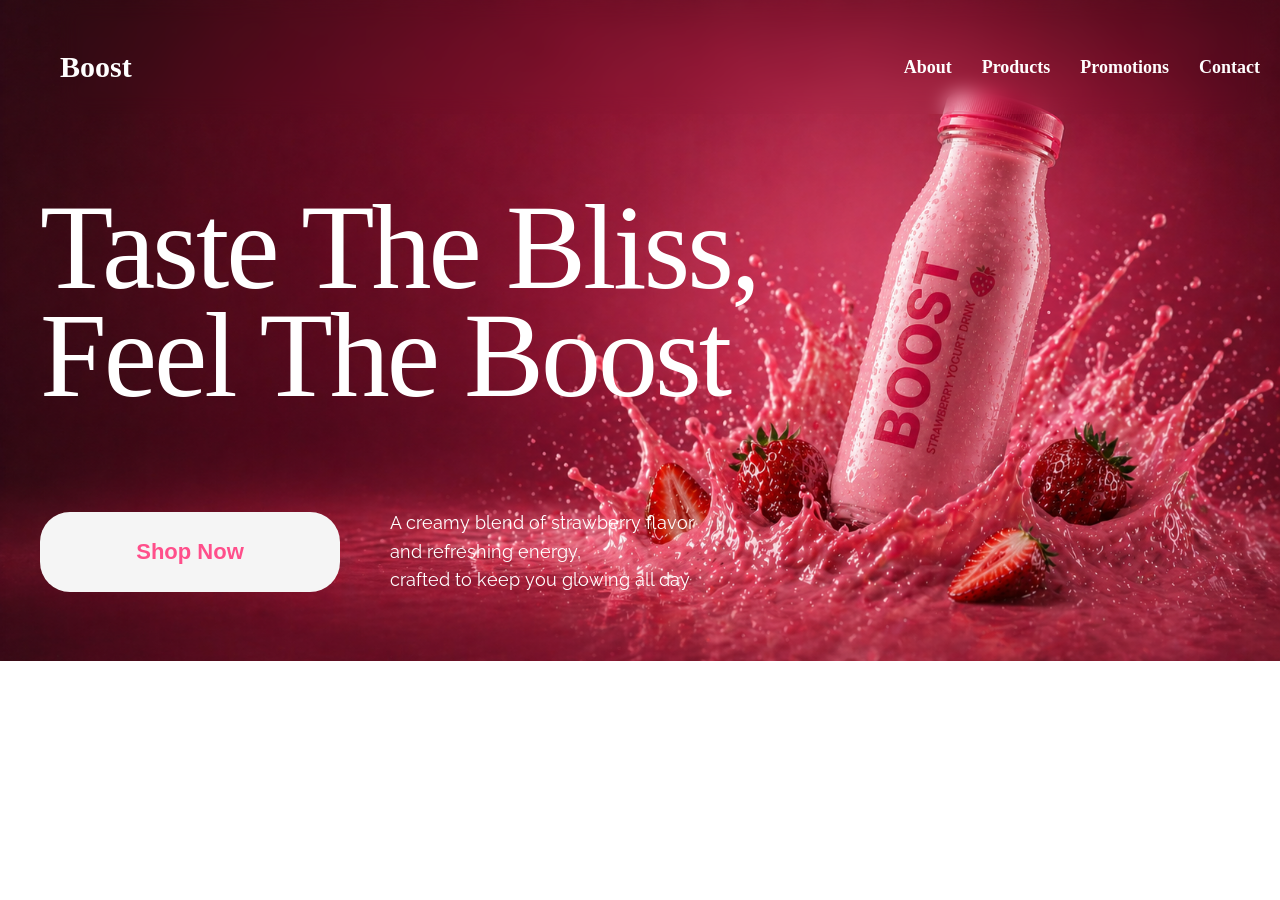
==== index.html @ b155264b "update hero sectiion" ====
<!DOCTYPE html>
<html lang="en">
<head>
    <meta charset="UTF-8">
    <meta name="viewport" content="width=device-width, initial-scale=1.0">
    <title>Document</title>
    <link rel="stylesheet" href="style.css">
    <link href="https://fonts.googleapis.com/css2?family=Raleway:wght@300;500;700&display=swap" rel="stylesheet">
</head>
<body>
    <nav class="nav">
        <p class="logo">Boost</p>

        <div class="nav-links">
                <a href="#">About</a>
                <a href="#">Products</a>
                <a href="#">Promotions</a>
                <a href="#">Contact</a>
        </div>

    </nav>

    <h1>
  Taste The Bliss, <br> Feel The Boost
</h1>
<div class="section">
  <button>Shop Now</button>
  
  <p class="description">A creamy blend of strawberry flavor and refreshing energy, <br /> crafted to keep you glowing all day<br /></p>
</div>
</body>
</html>
---- style.css ----
.nav{
    display: flex;
    justify-content: space-between;
    align-items: center;
    background-color: transparent;
    backdrop-filter: blur(10px);
    padding-top: 20px;
    max-width: 1200px;
    margin: 0 auto;
    width: 100%;
    
}
.nav-links{
    display: flex;
    gap: 30px;
}
.nav-links a{
    text-decoration: none;
    color: rgb(255, 254, 254);
    font-size: 18px;
    font-weight: bold;
}
body{
    background: url("ChatGPT Image Apr 27, 2026, 10_40_55 AM.png");
    background-size: cover;
    background-repeat: no-repeat;
    background-position: center;
   
    margin: 0;
    padding-left: 40px;
}
.logo{
    font-size: 30px;
    font-weight: bold;
    color: white;
}
h1{
    font-size: 120px;
    font-style: 'Raleway';
    font-weight: 30;
    line-height: 0.9;
    color: white;
    letter-spacing: -3px;
   
}
.verified{
    display: flex;
    align-items: center;
    gap: 8px;
    color: white;
    font-size: 18px;
}
button{
    background-color: whitesmoke;
    border: none;
    border-radius: 30px;
    height: 80px;
    width: 300px;
    color: #ff4f8b;
    font-size: 22px;
    font-weight: bold;
    cursor: pointer;
    transition: 0.3s ease;
}
button:hover{
    background-color: #ff4f8b;
    color: white;
    transform: scale(1.05);
}
.description{
    display: inline-block;
    max-width: 320px;
    color: white;
    font-size: 18px;
    line-height: 1.6;
    font-family: 'Raleway', sans-serif;
    padding-left:50px;
}
.section{
    display: flex;
    align-items: center;
}


@media (max-width: 850px) {
    body {
        padding: 0 20px 50px 20px;
    }
    
    .nav {
        padding: 12px 18px;
        margin-top: 14px;
        border-radius: 50px;
    }
    
    .logo {
        font-size: 24px;
    }
    
    .nav-links {
        gap: 18px;
    }
    
    .nav-links a {
        font-size: 0.9rem;
    }
    
    h1 {
        font-size: 70px;
        margin: 5vh 0 20px 0;
    }
    
    .section {
        gap: 24px;
        flex-direction: column;
        align-items: flex-start;
    }
    
    button {
        height: 60px;
        min-width: 200px;
        font-size: 1.2rem;
    }
    
    .description {
        max-width: 100%;
        padding-left: 0;
    }
}

/* Mobile phones */
@media (max-width: 580px) {
    body {
        padding: 0 16px 40px 16px;
    }
    
    .nav {
        flex-direction: column;
        gap: 12px;
        text-align: center;
        padding: 14px 16px;
    }
    
    .logo {
        font-size: 28px;
    }
    
    .nav-links {
        justify-content: center;
        gap: 20px;
    }
    
    .nav-links a {
        font-size: 0.85rem;
        padding: 6px 12px;
        background: rgba(255,255,255,0.1);
        border-radius: 40px;
    }
    
    h1 {
        font-size: 52px;
        text-align: left;
        margin-top: 30px;
    }
    
    .section {
        gap: 18px;
    }
    
    button {
        width: 100%;
        height: 54px;
        font-size: 1.1rem;
    }
    
    .description {
        padding-left: 0;
        font-size: 0.9rem;
        width: 100%;
    }
}

/* Small phones (under 400px) */
@media (max-width: 400px) {
    h1 {
        font-size: 42px;
    }
    
    button {
        font-size: 1rem;
        height: 50px;
    }
}
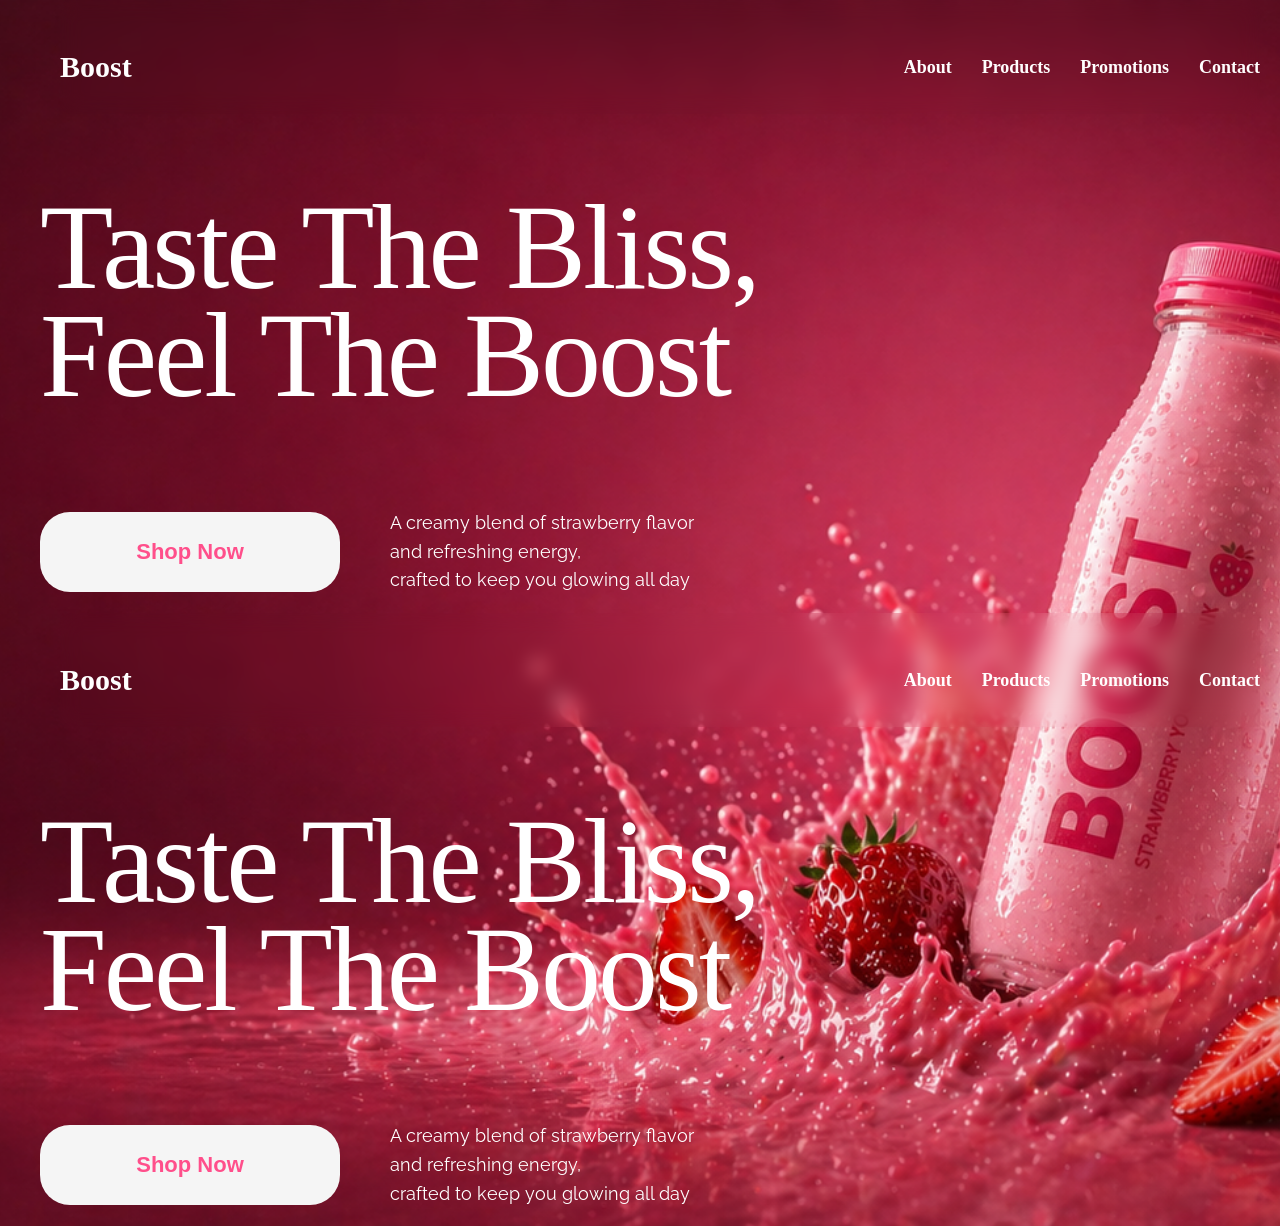
==== commit c325aa08: "Merge branch 'main' into master" ====
--- a/index.html
+++ b/index.html
@@ -1,3 +1,4 @@
+
 <!DOCTYPE html>
 <html lang="en">
 <head>
@@ -29,4 +30,36 @@
   <p class="description">A creamy blend of strawberry flavor and refreshing energy, <br /> crafted to keep you glowing all day<br /></p>
 </div>
 </body>
+<!DOCTYPE html>
+<html lang="en">
+<head>
+    <meta charset="UTF-8">
+    <meta name="viewport" content="width=device-width, initial-scale=1.0">
+    <title>Document</title>
+    <link rel="stylesheet" href="style.css">
+    <link href="https://fonts.googleapis.com/css2?family=Raleway:wght@300;500;700&display=swap" rel="stylesheet">
+</head>
+<body>
+    <nav class="nav">
+        <p class="logo">Boost</p>
+
+        <div class="nav-links">
+                <a href="#">About</a>
+                <a href="#">Products</a>
+                <a href="#">Promotions</a>
+                <a href="#">Contact</a>
+        </div>
+
+    </nav>
+
+    <h1>
+  Taste The Bliss, <br> Feel The Boost
+</h1>
+<div class="section">
+  <button>Shop Now</button>
+  
+  <p class="description">A creamy blend of strawberry flavor and refreshing energy, <br /> crafted to keep you glowing all day<br /></p>
+</div>
+</body>
+
 </html>
--- a/style.css
+++ b/style.css
@@ -1,3 +1,4 @@
+
 
 .nav{
     display: flex;
@@ -191,4 +192,199 @@
         font-size: 1rem;
         height: 50px;
     }
+
+
+.nav{
+    display: flex;
+    justify-content: space-between;
+    align-items: center;
+    background-color: transparent;
+    backdrop-filter: blur(10px);
+    padding-top: 20px;
+    max-width: 1200px;
+    margin: 0 auto;
+    width: 100%;
+    
+}
+.nav-links{
+    display: flex;
+    gap: 30px;
+}
+.nav-links a{
+    text-decoration: none;
+    color: rgb(255, 254, 254);
+    font-size: 18px;
+    font-weight: bold;
+}
+body{
+    background: url("ChatGPT Image Apr 27, 2026, 10_40_55 AM.png");
+    background-size: cover;
+    background-repeat: no-repeat;
+    background-position: center;
+   
+    margin: 0;
+    padding-left: 40px;
+}
+.logo{
+    font-size: 30px;
+    font-weight: bold;
+    color: white;
+}
+h1{
+    font-size: 120px;
+    font-style: 'Raleway';
+    font-weight: 30;
+    line-height: 0.9;
+    color: white;
+    letter-spacing: -3px;
+   
+}
+.verified{
+    display: flex;
+    align-items: center;
+    gap: 8px;
+    color: white;
+    font-size: 18px;
+}
+button{
+    background-color: whitesmoke;
+    border: none;
+    border-radius: 30px;
+    height: 80px;
+    width: 300px;
+    color: #ff4f8b;
+    font-size: 22px;
+    font-weight: bold;
+    cursor: pointer;
+    transition: 0.3s ease;
+}
+button:hover{
+    background-color: #ff4f8b;
+    color: white;
+    transform: scale(1.05);
+}
+.description{
+    display: inline-block;
+    max-width: 320px;
+    color: white;
+    font-size: 18px;
+    line-height: 1.6;
+    font-family: 'Raleway', sans-serif;
+    padding-left:50px;
+}
+.section{
+    display: flex;
+    align-items: center;
+}
+
+
+@media (max-width: 850px) {
+    body {
+        padding: 0 20px 50px 20px;
+    }
+    
+    .nav {
+        padding: 12px 18px;
+        margin-top: 14px;
+        border-radius: 50px;
+    }
+    
+    .logo {
+        font-size: 24px;
+    }
+    
+    .nav-links {
+        gap: 18px;
+    }
+    
+    .nav-links a {
+        font-size: 0.9rem;
+    }
+    
+    h1 {
+        font-size: 70px;
+        margin: 5vh 0 20px 0;
+    }
+    
+    .section {
+        gap: 24px;
+        flex-direction: column;
+        align-items: flex-start;
+    }
+    
+    button {
+        height: 60px;
+        min-width: 200px;
+        font-size: 1.2rem;
+    }
+    
+    .description {
+        max-width: 100%;
+        padding-left: 0;
+    }
+}
+
+/* Mobile phones */
+@media (max-width: 580px) {
+    body {
+        padding: 0 16px 40px 16px;
+    }
+    
+    .nav {
+        flex-direction: column;
+        gap: 12px;
+        text-align: center;
+        padding: 14px 16px;
+    }
+    
+    .logo {
+        font-size: 28px;
+    }
+    
+    .nav-links {
+        justify-content: center;
+        gap: 20px;
+    }
+    
+    .nav-links a {
+        font-size: 0.85rem;
+        padding: 6px 12px;
+        background: rgba(255,255,255,0.1);
+        border-radius: 40px;
+    }
+    
+    h1 {
+        font-size: 52px;
+        text-align: left;
+        margin-top: 30px;
+    }
+    
+    .section {
+        gap: 18px;
+    }
+    
+    button {
+        width: 100%;
+        height: 54px;
+        font-size: 1.1rem;
+    }
+    
+    .description {
+        padding-left: 0;
+        font-size: 0.9rem;
+        width: 100%;
+    }
+}
+
+/* Small phones (under 400px) */
+@media (max-width: 400px) {
+    h1 {
+        font-size: 42px;
+    }
+    
+    button {
+        font-size: 1rem;
+        height: 50px;
+    }
+
 }
--- a/style.css
+++ b/style.css
@@ -1,3 +1,4 @@
+
 
 .nav{
     display: flex;
@@ -191,4 +192,199 @@
         font-size: 1rem;
         height: 50px;
     }
+
+
+.nav{
+    display: flex;
+    justify-content: space-between;
+    align-items: center;
+    background-color: transparent;
+    backdrop-filter: blur(10px);
+    padding-top: 20px;
+    max-width: 1200px;
+    margin: 0 auto;
+    width: 100%;
+    
+}
+.nav-links{
+    display: flex;
+    gap: 30px;
+}
+.nav-links a{
+    text-decoration: none;
+    color: rgb(255, 254, 254);
+    font-size: 18px;
+    font-weight: bold;
+}
+body{
+    background: url("ChatGPT Image Apr 27, 2026, 10_40_55 AM.png");
+    background-size: cover;
+    background-repeat: no-repeat;
+    background-position: center;
+   
+    margin: 0;
+    padding-left: 40px;
+}
+.logo{
+    font-size: 30px;
+    font-weight: bold;
+    color: white;
+}
+h1{
+    font-size: 120px;
+    font-style: 'Raleway';
+    font-weight: 30;
+    line-height: 0.9;
+    color: white;
+    letter-spacing: -3px;
+   
+}
+.verified{
+    display: flex;
+    align-items: center;
+    gap: 8px;
+    color: white;
+    font-size: 18px;
+}
+button{
+    background-color: whitesmoke;
+    border: none;
+    border-radius: 30px;
+    height: 80px;
+    width: 300px;
+    color: #ff4f8b;
+    font-size: 22px;
+    font-weight: bold;
+    cursor: pointer;
+    transition: 0.3s ease;
+}
+button:hover{
+    background-color: #ff4f8b;
+    color: white;
+    transform: scale(1.05);
+}
+.description{
+    display: inline-block;
+    max-width: 320px;
+    color: white;
+    font-size: 18px;
+    line-height: 1.6;
+    font-family: 'Raleway', sans-serif;
+    padding-left:50px;
+}
+.section{
+    display: flex;
+    align-items: center;
+}
+
+
+@media (max-width: 850px) {
+    body {
+        padding: 0 20px 50px 20px;
+    }
+    
+    .nav {
+        padding: 12px 18px;
+        margin-top: 14px;
+        border-radius: 50px;
+    }
+    
+    .logo {
+        font-size: 24px;
+    }
+    
+    .nav-links {
+        gap: 18px;
+    }
+    
+    .nav-links a {
+        font-size: 0.9rem;
+    }
+    
+    h1 {
+        font-size: 70px;
+        margin: 5vh 0 20px 0;
+    }
+    
+    .section {
+        gap: 24px;
+        flex-direction: column;
+        align-items: flex-start;
+    }
+    
+    button {
+        height: 60px;
+        min-width: 200px;
+        font-size: 1.2rem;
+    }
+    
+    .description {
+        max-width: 100%;
+        padding-left: 0;
+    }
+}
+
+/* Mobile phones */
+@media (max-width: 580px) {
+    body {
+        padding: 0 16px 40px 16px;
+    }
+    
+    .nav {
+        flex-direction: column;
+        gap: 12px;
+        text-align: center;
+        padding: 14px 16px;
+    }
+    
+    .logo {
+        font-size: 28px;
+    }
+    
+    .nav-links {
+        justify-content: center;
+        gap: 20px;
+    }
+    
+    .nav-links a {
+        font-size: 0.85rem;
+        padding: 6px 12px;
+        background: rgba(255,255,255,0.1);
+        border-radius: 40px;
+    }
+    
+    h1 {
+        font-size: 52px;
+        text-align: left;
+        margin-top: 30px;
+    }
+    
+    .section {
+        gap: 18px;
+    }
+    
+    button {
+        width: 100%;
+        height: 54px;
+        font-size: 1.1rem;
+    }
+    
+    .description {
+        padding-left: 0;
+        font-size: 0.9rem;
+        width: 100%;
+    }
+}
+
+/* Small phones (under 400px) */
+@media (max-width: 400px) {
+    h1 {
+        font-size: 42px;
+    }
+    
+    button {
+        font-size: 1rem;
+        height: 50px;
+    }
+
 }
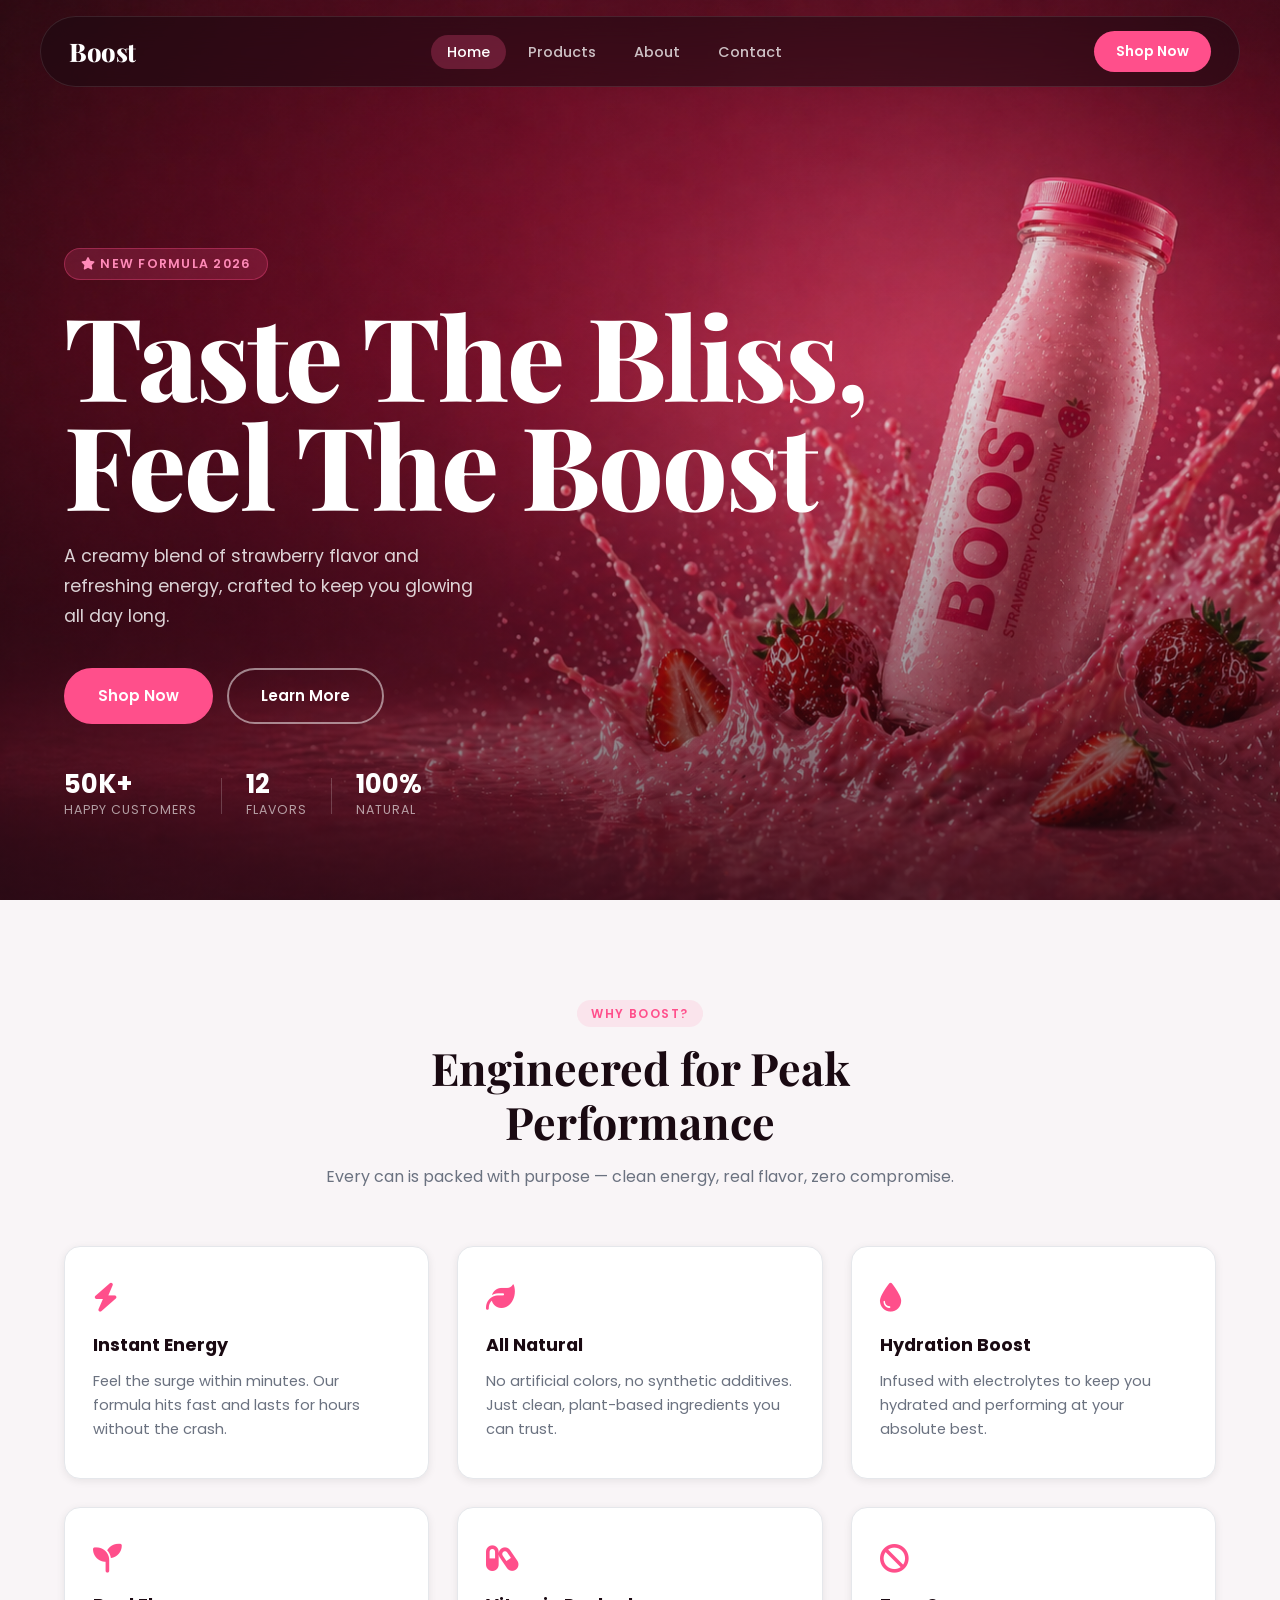
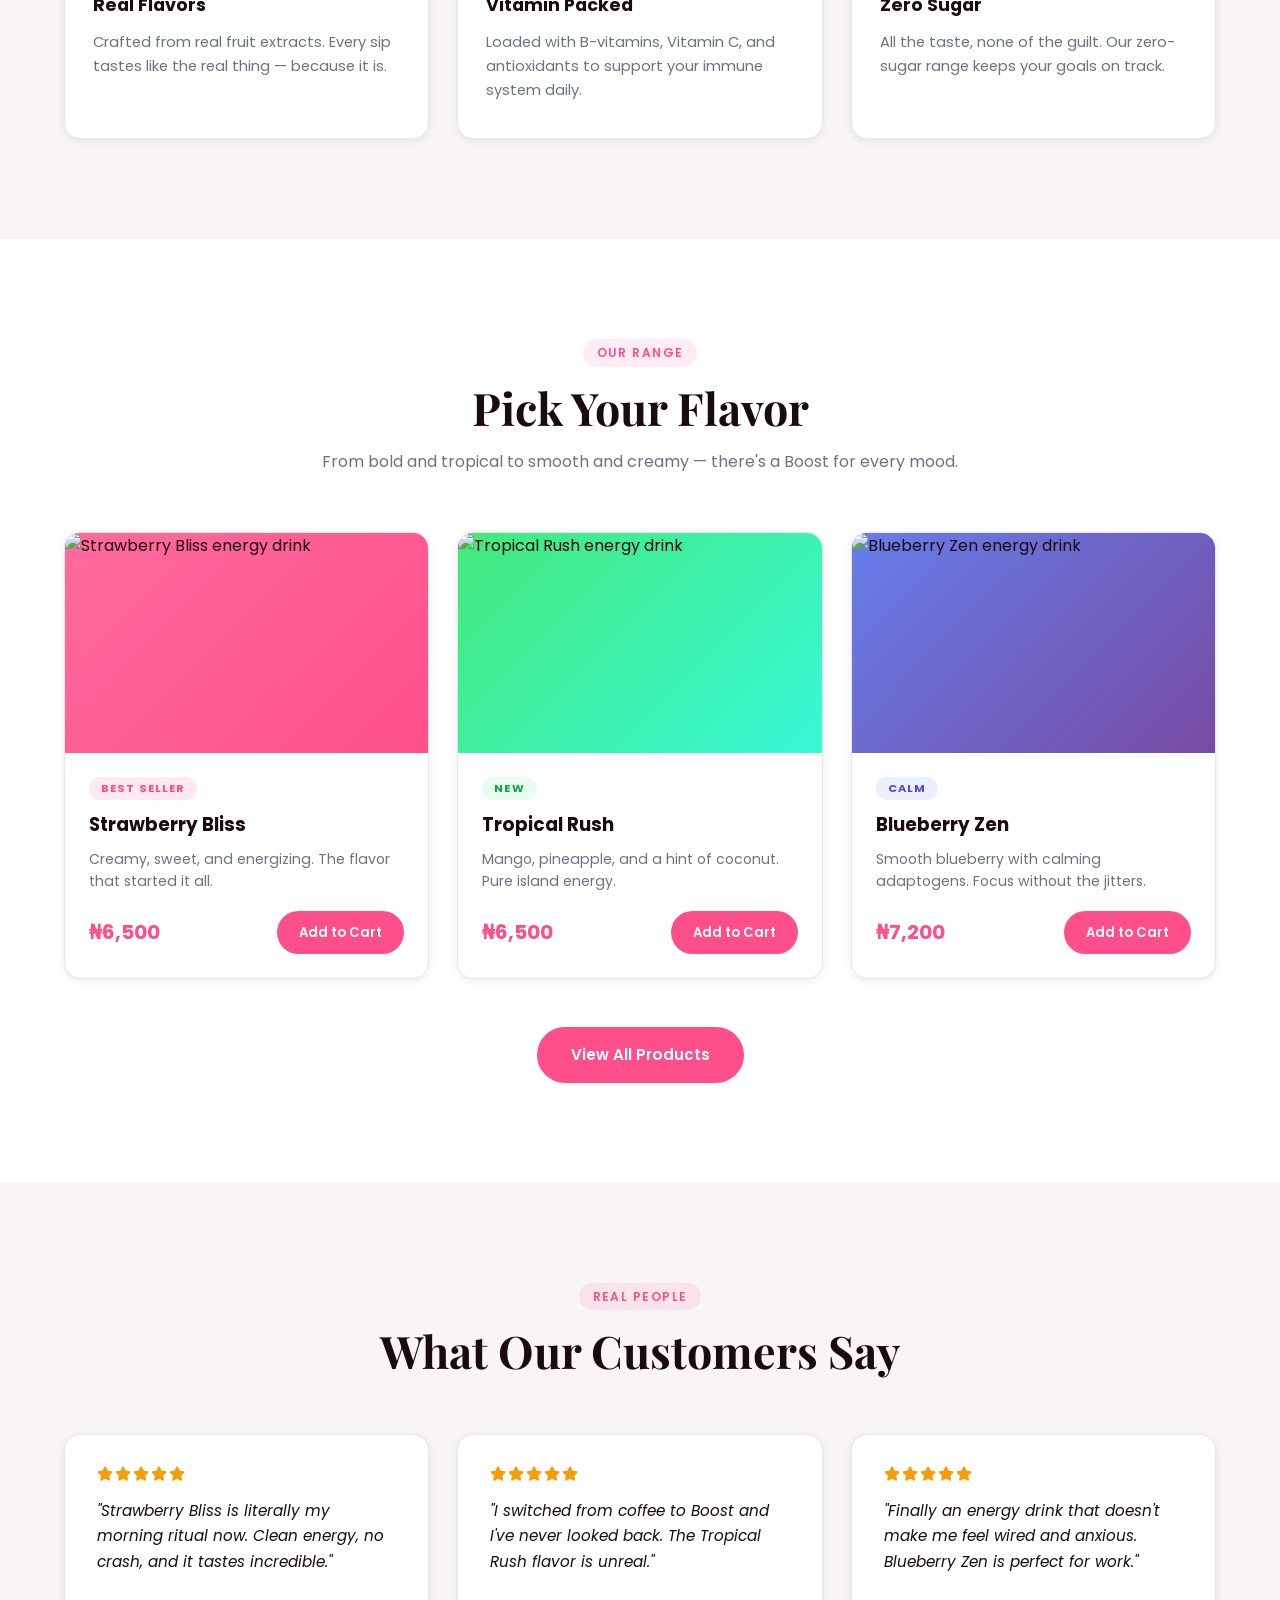
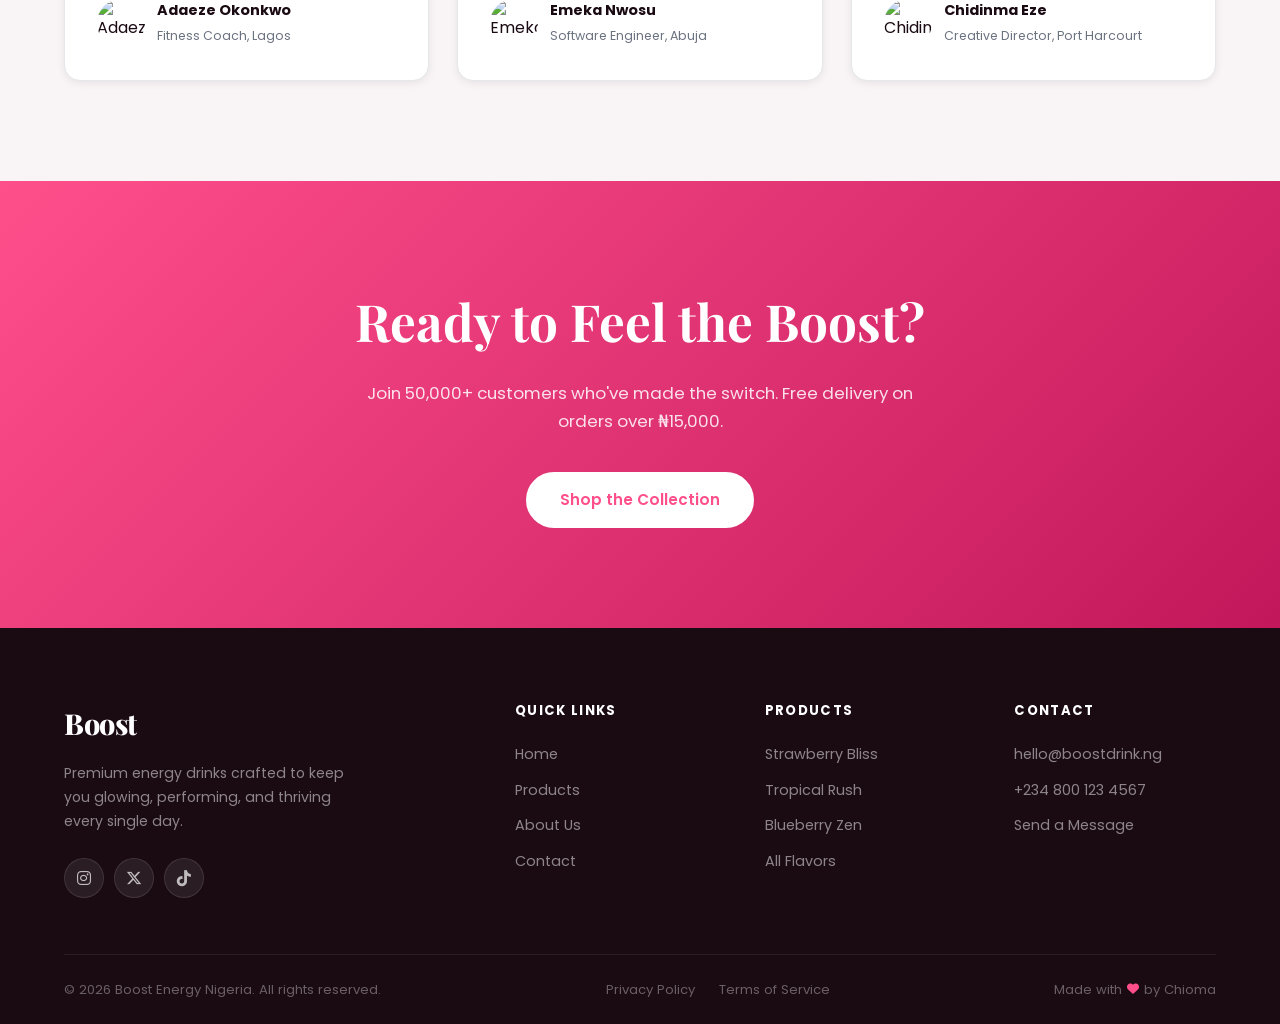
==== commit e98a612e: "feat: full site redesign — 4 pages, Font Awesome icons, Nigerian names/currency, responsive layout, " ====
--- a/index.html
+++ b/index.html
@@ -1,65 +1,460 @@
-
 <!DOCTYPE html>
+<!-- Sets the document type to HTML5 -->
 <html lang="en">
+<!-- lang="en" tells browsers and screen readers this page is in English -->
 <head>
-    <meta charset="UTF-8">
-    <meta name="viewport" content="width=device-width, initial-scale=1.0">
-    <title>Document</title>
-    <link rel="stylesheet" href="style.css">
-    <link href="https://fonts.googleapis.com/css2?family=Raleway:wght@300;500;700&display=swap" rel="stylesheet">
+  <!-- Head contains metadata — not visible on the page -->
+  <meta charset="UTF-8" />
+  <!-- UTF-8 supports all characters including special symbols -->
+  <meta name="viewport" content="width=device-width, initial-scale=1.0" />
+  <!-- Makes the page scale correctly on all screen sizes -->
+  <meta name="description" content="Boost – Premium energy drinks crafted to keep you glowing all day." />
+  <!-- SEO description shown in search engine results -->
+  <title>Boost – Taste The Bliss, Feel The Boost</title>
+  <!-- Browser tab title -->
+  <link rel="stylesheet" href="style.css" />
+  <!-- Links the external CSS stylesheet -->
+  <link rel="stylesheet" href="https://cdnjs.cloudflare.com/ajax/libs/font-awesome/6.5.0/css/all.min.css" />
+  <!-- Font Awesome icon library for all icons -->
+  <link href="https://fonts.googleapis.com/css2?family=Poppins:wght@300;400;500;600;700;800&family=Playfair+Display:wght@700;800&display=swap" rel="stylesheet" />
+  <!-- Google Fonts: Poppins for body text, Playfair Display for headings -->
 </head>
 <body>
-    <nav class="nav">
-        <p class="logo">Boost</p>
-
-        <div class="nav-links">
-                <a href="#">About</a>
-                <a href="#">Products</a>
-                <a href="#">Promotions</a>
-                <a href="#">Contact</a>
-        </div>
-
+
+  <!-- =============================================
+       HEADER / NAVIGATION
+       Fixed at the top of the page on all screens
+  ============================================== -->
+  <header class="header">
+    <!-- header wraps the nav and stays fixed via CSS -->
+    <nav class="nav" aria-label="Main navigation">
+      <!-- aria-label helps screen readers identify this as the main nav -->
+
+      <!-- Brand logo — links back to homepage -->
+      <a href="index.html" class="logo" aria-label="Boost home">Boost</a>
+
+      <!-- Navigation links list -->
+      <ul class="nav-links" role="list">
+        <!-- role="list" restores list semantics removed by CSS list-style:none -->
+        <li><a href="index.html" class="nav-link active">Home</a></li>
+        <!-- active class highlights the current page link -->
+        <li><a href="products.html" class="nav-link">Products</a></li>
+        <li><a href="about.html" class="nav-link">About</a></li>
+        <li><a href="contact.html" class="nav-link">Contact</a></li>
+      </ul>
+
+      <!-- Call-to-action button in the nav -->
+      <a href="products.html" class="nav-cta">Shop Now</a>
     </nav>
-
-    <h1>
-  Taste The Bliss, <br> Feel The Boost
-</h1>
-<div class="section">
-  <button>Shop Now</button>
-  
-  <p class="description">A creamy blend of strawberry flavor and refreshing energy, <br /> crafted to keep you glowing all day<br /></p>
-</div>
+  </header>
+
+  <!-- main wraps all page content below the header -->
+  <main>
+
+    <!-- =============================================
+         HERO SECTION
+         Full-screen background image with headline
+    ============================================== -->
+    <section class="hero" aria-label="Hero">
+      <!-- aria-label names this section for screen readers -->
+      <div class="hero-content">
+        <!-- hero-content is positioned over the background image -->
+
+        <!-- Small badge above the headline -->
+        <span class="hero-badge">
+          <i class="fa-solid fa-star" aria-hidden="true"></i> New Formula 2026
+          <!-- fa-star is a Font Awesome icon; aria-hidden hides it from screen readers -->
+        </span>
+
+        <!-- Main headline -->
+        <h1 class="hero-title">Taste The Bliss,<br />Feel The Boost</h1>
+        <!-- br forces a line break inside the heading -->
+
+        <!-- Supporting description text -->
+        <p class="hero-desc">A creamy blend of strawberry flavor and refreshing energy, crafted to keep you glowing all day long.</p>
+
+        <!-- CTA buttons row -->
+        <div class="hero-actions">
+          <a href="products.html" class="btn btn-primary">Shop Now</a>
+          <!-- btn-primary is the solid pink button style -->
+          <a href="about.html" class="btn btn-ghost">Learn More</a>
+          <!-- btn-ghost is the transparent outlined button style -->
+        </div>
+
+        <!-- Stats row showing social proof numbers -->
+        <div class="hero-stats">
+          <div class="stat">
+            <span class="stat-num">50K+</span>
+            <!-- Large bold number -->
+            <span class="stat-label">Happy Customers</span>
+            <!-- Small label below the number -->
+          </div>
+          <div class="stat-divider"></div>
+          <!-- Thin vertical line between stats -->
+          <div class="stat">
+            <span class="stat-num">12</span>
+            <span class="stat-label">Flavors</span>
+          </div>
+          <div class="stat-divider"></div>
+          <div class="stat">
+            <span class="stat-num">100%</span>
+            <span class="stat-label">Natural</span>
+          </div>
+        </div>
+      </div>
+    </section>
+
+    <!-- =============================================
+         FEATURES SECTION
+         Six cards explaining product benefits
+    ============================================== -->
+    <section class="features" aria-label="Features">
+      <div class="container">
+        <!-- container limits max-width and centers content -->
+
+        <!-- Section heading block -->
+        <div class="section-header">
+          <span class="section-tag">Why Boost?</span>
+          <!-- Small pill label above the title -->
+          <h2 class="section-title">Engineered for Peak Performance</h2>
+          <p class="section-sub">Every can is packed with purpose — clean energy, real flavor, zero compromise.</p>
+        </div>
+
+        <!-- 3-column grid of feature cards -->
+        <div class="features-grid">
+
+          <!-- Feature card 1 -->
+          <div class="feature-card">
+            <div class="feature-icon">
+              <i class="fa-solid fa-bolt" aria-hidden="true"></i>
+              <!-- Lightning bolt icon for energy -->
+            </div>
+            <h3>Instant Energy</h3>
+            <p>Feel the surge within minutes. Our formula hits fast and lasts for hours without the crash.</p>
+          </div>
+
+          <!-- Feature card 2 -->
+          <div class="feature-card">
+            <div class="feature-icon">
+              <i class="fa-solid fa-leaf" aria-hidden="true"></i>
+              <!-- Leaf icon for natural ingredients -->
+            </div>
+            <h3>All Natural</h3>
+            <p>No artificial colors, no synthetic additives. Just clean, plant-based ingredients you can trust.</p>
+          </div>
+
+          <!-- Feature card 3 -->
+          <div class="feature-card">
+            <div class="feature-icon">
+              <i class="fa-solid fa-droplet" aria-hidden="true"></i>
+              <!-- Water droplet icon for hydration -->
+            </div>
+            <h3>Hydration Boost</h3>
+            <p>Infused with electrolytes to keep you hydrated and performing at your absolute best.</p>
+          </div>
+
+          <!-- Feature card 4 -->
+          <div class="feature-card">
+            <div class="feature-icon">
+              <i class="fa-solid fa-seedling" aria-hidden="true"></i>
+              <!-- Seedling icon for real fruit flavors -->
+            </div>
+            <h3>Real Flavors</h3>
+            <p>Crafted from real fruit extracts. Every sip tastes like the real thing — because it is.</p>
+          </div>
+
+          <!-- Feature card 5 -->
+          <div class="feature-card">
+            <div class="feature-icon">
+              <i class="fa-solid fa-capsules" aria-hidden="true"></i>
+              <!-- Capsules icon for vitamins -->
+            </div>
+            <h3>Vitamin Packed</h3>
+            <p>Loaded with B-vitamins, Vitamin C, and antioxidants to support your immune system daily.</p>
+          </div>
+
+          <!-- Feature card 6 -->
+          <div class="feature-card">
+            <div class="feature-icon">
+              <i class="fa-solid fa-ban" aria-hidden="true"></i>
+              <!-- Ban icon for zero sugar -->
+            </div>
+            <h3>Zero Sugar</h3>
+            <p>All the taste, none of the guilt. Our zero-sugar range keeps your goals on track.</p>
+          </div>
+
+        </div>
+      </div>
+    </section>
+
+    <!-- =============================================
+         PRODUCTS PREVIEW SECTION
+         Three featured product cards on the homepage
+    ============================================== -->
+    <section class="products-preview" aria-label="Featured products">
+      <div class="container">
+
+        <div class="section-header">
+          <span class="section-tag">Our Range</span>
+          <h2 class="section-title">Pick Your Flavor</h2>
+          <p class="section-sub">From bold and tropical to smooth and creamy — there's a Boost for every mood.</p>
+        </div>
+
+        <!-- Grid of 3 product cards -->
+        <div class="products-grid">
+
+          <!-- Product card: Strawberry Bliss -->
+          <article class="product-card">
+            <!-- article is used because each card is a self-contained piece of content -->
+            <div class="product-img-wrap" style="background: linear-gradient(135deg, #ff6b9d, #ff4f8b);">
+              <!-- Inline gradient background shows even if image fails to load -->
+              <img src="https://images.unsplash.com/photo-1622483767028-3f66f32aef97?w=400&q=80" alt="Strawberry Bliss energy drink" class="product-img" loading="lazy" />
+              <!-- loading="lazy" defers image load until it's near the viewport -->
+            </div>
+            <div class="product-info">
+              <span class="product-tag">Best Seller</span>
+              <!-- Colored pill badge -->
+              <h3 class="product-name">Strawberry Bliss</h3>
+              <p class="product-desc">Creamy, sweet, and energizing. The flavor that started it all.</p>
+              <div class="product-footer">
+                <!-- Price and button sit side by side -->
+                <span class="product-price">&#8358;6,500</span>
+                <!-- &#8358; is the HTML entity for the Naira sign ₦ -->
+                <a href="products.html" class="btn btn-small">Add to Cart</a>
+              </div>
+            </div>
+          </article>
+
+          <!-- Product card: Tropical Rush -->
+          <article class="product-card">
+            <div class="product-img-wrap" style="background: linear-gradient(135deg, #43e97b, #38f9d7);">
+              <img src="https://images.unsplash.com/photo-1558618666-fcd25c85cd64?w=400&q=80" alt="Tropical Rush energy drink" class="product-img" loading="lazy" />
+            </div>
+            <div class="product-info">
+              <span class="product-tag product-tag--new">New</span>
+              <!-- product-tag--new applies a green color variant -->
+              <h3 class="product-name">Tropical Rush</h3>
+              <p class="product-desc">Mango, pineapple, and a hint of coconut. Pure island energy.</p>
+              <div class="product-footer">
+                <span class="product-price">&#8358;6,500</span>
+                <a href="products.html" class="btn btn-small">Add to Cart</a>
+              </div>
+            </div>
+          </article>
+
+          <!-- Product card: Blueberry Zen -->
+          <article class="product-card">
+            <div class="product-img-wrap" style="background: linear-gradient(135deg, #667eea, #764ba2);">
+              <img src="https://images.unsplash.com/photo-1571091718767-18b5b1457add?w=400&q=80" alt="Blueberry Zen energy drink" class="product-img" loading="lazy" />
+            </div>
+            <div class="product-info">
+              <span class="product-tag product-tag--calm">Calm</span>
+              <!-- product-tag--calm applies a purple color variant -->
+              <h3 class="product-name">Blueberry Zen</h3>
+              <p class="product-desc">Smooth blueberry with calming adaptogens. Focus without the jitters.</p>
+              <div class="product-footer">
+                <span class="product-price">&#8358;7,200</span>
+                <a href="products.html" class="btn btn-small">Add to Cart</a>
+              </div>
+            </div>
+          </article>
+
+        </div>
+
+        <!-- Centered button to go to the full products page -->
+        <div class="products-cta">
+          <a href="products.html" class="btn btn-primary">View All Products</a>
+        </div>
+
+      </div>
+    </section>
+
+    <!-- =============================================
+         TESTIMONIALS SECTION
+         Three customer review cards
+    ============================================== -->
+    <section class="testimonials" aria-label="Customer testimonials">
+      <div class="container">
+
+        <div class="section-header">
+          <span class="section-tag">Real People</span>
+          <h2 class="section-title">What Our Customers Say</h2>
+        </div>
+
+        <!-- Grid of 3 testimonial cards -->
+        <div class="testimonials-grid">
+
+          <!-- Testimonial 1 -->
+          <blockquote class="testimonial-card">
+            <!-- blockquote is the correct semantic element for a quote -->
+            <div class="stars" aria-label="5 out of 5 stars">
+              <!-- aria-label gives screen readers the star rating as text -->
+              <i class="fa-solid fa-star" aria-hidden="true"></i>
+              <i class="fa-solid fa-star" aria-hidden="true"></i>
+              <i class="fa-solid fa-star" aria-hidden="true"></i>
+              <i class="fa-solid fa-star" aria-hidden="true"></i>
+              <i class="fa-solid fa-star" aria-hidden="true"></i>
+            </div>
+            <p>"Strawberry Bliss is literally my morning ritual now. Clean energy, no crash, and it tastes incredible."</p>
+            <footer class="testimonial-author">
+              <!-- footer inside blockquote holds the citation/author info -->
+              <img src="https://i.pravatar.cc/48?img=47" alt="Adaeze Okonkwo" class="author-avatar" loading="lazy" />
+              <div>
+                <strong>Adaeze Okonkwo</strong>
+                <!-- Nigerian name replacing the original -->
+                <span>Fitness Coach, Lagos</span>
+              </div>
+            </footer>
+          </blockquote>
+
+          <!-- Testimonial 2 -->
+          <blockquote class="testimonial-card">
+            <div class="stars" aria-label="5 out of 5 stars">
+              <i class="fa-solid fa-star" aria-hidden="true"></i>
+              <i class="fa-solid fa-star" aria-hidden="true"></i>
+              <i class="fa-solid fa-star" aria-hidden="true"></i>
+              <i class="fa-solid fa-star" aria-hidden="true"></i>
+              <i class="fa-solid fa-star" aria-hidden="true"></i>
+            </div>
+            <p>"I switched from coffee to Boost and I've never looked back. The Tropical Rush flavor is unreal."</p>
+            <footer class="testimonial-author">
+              <img src="https://i.pravatar.cc/48?img=12" alt="Emeka Nwosu" class="author-avatar" loading="lazy" />
+              <div>
+                <strong>Emeka Nwosu</strong>
+                <span>Software Engineer, Abuja</span>
+              </div>
+            </footer>
+          </blockquote>
+
+          <!-- Testimonial 3 -->
+          <blockquote class="testimonial-card">
+            <div class="stars" aria-label="5 out of 5 stars">
+              <i class="fa-solid fa-star" aria-hidden="true"></i>
+              <i class="fa-solid fa-star" aria-hidden="true"></i>
+              <i class="fa-solid fa-star" aria-hidden="true"></i>
+              <i class="fa-solid fa-star" aria-hidden="true"></i>
+              <i class="fa-solid fa-star" aria-hidden="true"></i>
+            </div>
+            <p>"Finally an energy drink that doesn't make me feel wired and anxious. Blueberry Zen is perfect for work."</p>
+            <footer class="testimonial-author">
+              <img src="https://i.pravatar.cc/48?img=32" alt="Chidinma Eze" class="author-avatar" loading="lazy" />
+              <div>
+                <strong>Chidinma Eze</strong>
+                <span>Creative Director, Port Harcourt</span>
+              </div>
+            </footer>
+          </blockquote>
+
+        </div>
+      </div>
+    </section>
+
+    <!-- =============================================
+         CTA BANNER
+         Full-width pink section with a call to action
+    ============================================== -->
+    <section class="cta-banner" aria-label="Call to action">
+      <div class="container">
+        <div class="cta-content">
+          <h2>Ready to Feel the Boost?</h2>
+          <p>Join 50,000+ customers who've made the switch. Free delivery on orders over &#8358;15,000.</p>
+          <!-- &#8358; = ₦ Naira sign -->
+          <a href="products.html" class="btn btn-white">Shop the Collection</a>
+        </div>
+      </div>
+    </section>
+
+  </main>
+
+  <!-- =============================================
+       FOOTER
+       Site-wide footer with links, brand info, credits
+  ============================================== -->
+  <footer class="footer" aria-label="Site footer">
+    <div class="container">
+
+      <!-- Four-column footer grid -->
+      <div class="footer-grid">
+
+        <!-- Column 1: Brand info and social icons -->
+        <div class="footer-brand">
+          <span class="logo">Boost</span>
+          <!-- Reuses the logo style from the nav -->
+          <p>Premium energy drinks crafted to keep you glowing, performing, and thriving every single day.</p>
+
+          <!-- Social media icon links -->
+          <div class="social-links">
+            <a href="#" aria-label="Follow us on Instagram" class="social-link">
+              <i class="fa-brands fa-instagram" aria-hidden="true"></i>
+              <!-- Font Awesome brand icon for Instagram -->
+            </a>
+            <a href="#" aria-label="Follow us on Twitter" class="social-link">
+              <i class="fa-brands fa-x-twitter" aria-hidden="true"></i>
+              <!-- Font Awesome brand icon for X/Twitter -->
+            </a>
+            <a href="#" aria-label="Follow us on TikTok" class="social-link">
+              <i class="fa-brands fa-tiktok" aria-hidden="true"></i>
+              <!-- Font Awesome brand icon for TikTok -->
+            </a>
+          </div>
+        </div>
+
+        <!-- Column 2: Quick navigation links -->
+        <div class="footer-col">
+          <h4>Quick Links</h4>
+          <ul>
+            <li><a href="index.html">Home</a></li>
+            <li><a href="products.html">Products</a></li>
+            <li><a href="about.html">About Us</a></li>
+            <li><a href="contact.html">Contact</a></li>
+          </ul>
+        </div>
+
+        <!-- Column 3: Product links -->
+        <div class="footer-col">
+          <h4>Products</h4>
+          <ul>
+            <li><a href="products.html">Strawberry Bliss</a></li>
+            <li><a href="products.html">Tropical Rush</a></li>
+            <li><a href="products.html">Blueberry Zen</a></li>
+            <li><a href="products.html">All Flavors</a></li>
+          </ul>
+        </div>
+
+        <!-- Column 4: Contact details -->
+        <div class="footer-col">
+          <h4>Contact</h4>
+          <ul>
+            <li><a href="mailto:hello@boostdrink.ng">hello@boostdrink.ng</a></li>
+            <!-- Nigerian domain -->
+            <li><a href="tel:+2348001234567">+234 800 123 4567</a></li>
+            <!-- Nigerian phone number format -->
+            <li><a href="contact.html">Send a Message</a></li>
+          </ul>
+        </div>
+
+      </div>
+
+      <!-- Bottom bar: copyright, legal links, and credit -->
+      <div class="footer-bottom">
+        <p>&copy; 2026 Boost Energy Nigeria. All rights reserved.</p>
+        <!-- &copy; renders the © copyright symbol -->
+
+        <!-- Legal links -->
+        <div class="footer-legal">
+          <a href="#">Privacy Policy</a>
+          <a href="#">Terms of Service</a>
+        </div>
+
+        <!-- Made with love credit -->
+        <p class="footer-credit">
+          Made with <i class="fa-solid fa-heart" aria-hidden="true"></i> by Chioma
+          <!-- fa-heart is a Font Awesome solid heart icon -->
+        </p>
+      </div>
+
+    </div>
+  </footer>
+
 </body>
-<!DOCTYPE html>
-<html lang="en">
-<head>
-    <meta charset="UTF-8">
-    <meta name="viewport" content="width=device-width, initial-scale=1.0">
-    <title>Document</title>
-    <link rel="stylesheet" href="style.css">
-    <link href="https://fonts.googleapis.com/css2?family=Raleway:wght@300;500;700&display=swap" rel="stylesheet">
-</head>
-<body>
-    <nav class="nav">
-        <p class="logo">Boost</p>
-
-        <div class="nav-links">
-                <a href="#">About</a>
-                <a href="#">Products</a>
-                <a href="#">Promotions</a>
-                <a href="#">Contact</a>
-        </div>
-
-    </nav>
-
-    <h1>
-  Taste The Bliss, <br> Feel The Boost
-</h1>
-<div class="section">
-  <button>Shop Now</button>
-  
-  <p class="description">A creamy blend of strawberry flavor and refreshing energy, <br /> crafted to keep you glowing all day<br /></p>
-</div>
-</body>
-
-</html>+</html>
--- a/style.css
+++ b/style.css
@@ -1,390 +1,1768 @@
-
-
-.nav{
-    display: flex;
-    justify-content: space-between;
+/* ============================================
+   BOOST ENERGY — COMPLETE STYLESHEET
+   All styles for index, products, about, contact
+   No JavaScript — pure HTML & CSS only
+   ============================================ */
+
+/* =============================================
+   RESET & BASE STYLES
+   Removes browser default spacing and sets
+   box-sizing so padding doesn't break layouts
+============================================== */
+*, *::before, *::after {
+  margin: 0;       /* Remove default margin from all elements */
+  padding: 0;      /* Remove default padding from all elements */
+  box-sizing: border-box; /* Padding and border included in element width */
+}
+
+/* =============================================
+   CSS CUSTOM PROPERTIES (VARIABLES)
+   Defined on :root so they're available globally
+   Reference with var(--name) anywhere in the file
+============================================== */
+:root {
+  --pink:        #ff4f8b;   /* Primary brand pink — buttons, accents */
+  --pink-dark:   #e03070;   /* Darker pink for hover states */
+  --pink-light:  #ff8ab8;   /* Lighter pink for borders and subtle accents */
+  --white:       #ffffff;   /* Pure white */
+  --off-white:   #f9f5f7;   /* Slightly warm white for section backgrounds */
+  --dark:        #1a0a12;   /* Very dark maroon — used for footer and hero overlay */
+  --dark-mid:    #2d1020;   /* Mid-dark for gradients */
+  --gray:        #6b7280;   /* Body text gray */
+  --gray-light:  #e5e7eb;   /* Light gray for borders and dividers */
+  --font-main:   'Poppins', sans-serif;       /* Body and UI font */
+  --font-display:'Playfair Display', serif;   /* Display font for headings */
+  --radius-sm:   8px;       /* Small border radius for inputs */
+  --radius-md:   16px;      /* Medium radius for cards */
+  --radius-lg:   32px;      /* Large radius for big cards */
+  --radius-pill: 999px;     /* Full pill shape for buttons and badges */
+  --shadow-sm:   0 2px 8px rgba(0,0,0,0.08);   /* Subtle card shadow */
+  --shadow-md:   0 8px 32px rgba(0,0,0,0.14);  /* Medium hover shadow */
+  --shadow-lg:   0 20px 60px rgba(0,0,0,0.22); /* Large dramatic shadow */
+  --transition:  0.3s ease; /* Default transition speed for hover effects */
+  --nav-height:  80px;      /* Height of the fixed nav bar — used to offset page content */
+}
+
+/* =============================================
+   HTML & BODY BASE
+============================================== */
+html {
+  scroll-behavior: smooth;          /* Smooth scrolling when clicking anchor links */
+  -webkit-text-size-adjust: 100%;   /* Prevents iOS from auto-resizing text */
+}
+
+body {
+  font-family: var(--font-main);    /* Poppins for all body text */
+  color: var(--dark);               /* Default text color */
+  background-color: var(--white);   /* White page background */
+  line-height: 1.6;                 /* Comfortable reading line height */
+  overflow-x: hidden;               /* Prevents horizontal scroll on mobile */
+}
+
+/* Makes all images responsive by default */
+img {
+  max-width: 100%;   /* Image never exceeds its container width */
+  height: auto;      /* Maintains aspect ratio */
+  display: block;    /* Removes inline gap below images */
+}
+
+/* Removes bullet points from all lists */
+ul { list-style: none; }
+
+/* Removes underline from all links by default */
+a {
+  color: inherit;        /* Inherits text color from parent */
+  text-decoration: none; /* No underline */
+}
+
+/* Base button reset */
+button {
+  font-family: var(--font-main); /* Ensures buttons use Poppins not system font */
+  cursor: pointer;               /* Shows hand cursor on hover */
+  border: none;                  /* Removes default border */
+  background: none;              /* Removes default background */
+}
+
+/* =============================================
+   UTILITY CLASSES
+   Reusable helpers used across all pages
+============================================== */
+
+/* Centers content and limits max width */
+.container {
+  width: 100%;           /* Full width of parent */
+  max-width: 1200px;     /* Never wider than 1200px */
+  margin: 0 auto;        /* Centers horizontally */
+  padding: 0 24px;       /* Side padding so content doesn't touch screen edges */
+}
+
+/* Small pill label above section titles */
+.section-tag {
+  display: inline-block;          /* Shrinks to fit content */
+  font-size: 0.75rem;             /* Small text */
+  font-weight: 600;               /* Semi-bold */
+  letter-spacing: 0.12em;         /* Spaced out letters for label feel */
+  text-transform: uppercase;      /* All caps */
+  color: var(--pink);             /* Brand pink text */
+  background: rgba(255, 79, 139, 0.1); /* Transparent pink background */
+  padding: 4px 14px;              /* Vertical and horizontal padding */
+  border-radius: var(--radius-pill); /* Full pill shape */
+  margin-bottom: 14px;            /* Space below before the heading */
+}
+
+/* Centered heading block used at the top of most sections */
+.section-header {
+  text-align: center;       /* Centers all text inside */
+  max-width: 640px;         /* Limits width so text doesn't stretch too wide */
+  margin: 0 auto 56px;      /* Centers it and adds space below */
+}
+
+/* Section main heading */
+.section-title {
+  font-family: var(--font-display); /* Playfair Display for elegance */
+  font-size: clamp(1.8rem, 4vw, 2.8rem); /* Fluid size: min 1.8rem, max 2.8rem */
+  font-weight: 700;
+  line-height: 1.2;
+  color: var(--dark);
+  margin-bottom: 14px;
+}
+
+/* Section subtitle / description text */
+.section-sub {
+  font-size: 1rem;
+  color: var(--gray);
+  line-height: 1.7;
+}
+
+/* =============================================
+   BUTTONS
+   Shared button styles used across all pages
+============================================== */
+
+/* Base button — all variants extend this */
+.btn {
+  display: inline-flex;           /* Allows icon + text side by side */
+  align-items: center;            /* Vertically centers content */
+  justify-content: center;        /* Horizontally centers content */
+  gap: 8px;                       /* Space between icon and text */
+  font-family: var(--font-main);  /* Poppins font */
+  font-weight: 600;               /* Semi-bold text */
+  font-size: 0.95rem;
+  padding: 14px 32px;             /* Comfortable click area */
+  border-radius: var(--radius-pill); /* Pill shape */
+  border: 2px solid transparent;  /* Transparent border — overridden per variant */
+  cursor: pointer;
+  transition: var(--transition);  /* Smooth hover animation */
+  white-space: nowrap;            /* Prevents text wrapping inside button */
+  text-decoration: none;          /* No underline when used as <a> */
+}
+
+/* Solid pink button — primary action */
+.btn-primary {
+  background: var(--pink);
+  color: var(--white);
+  border-color: var(--pink);
+}
+.btn-primary:hover,
+.btn-primary:focus-visible {
+  background: var(--pink-dark);       /* Darker pink on hover */
+  border-color: var(--pink-dark);
+  transform: translateY(-2px);        /* Slight lift effect */
+  box-shadow: 0 8px 24px rgba(255,79,139,0.35); /* Pink glow shadow */
+}
+
+/* Transparent outlined button — used on dark backgrounds */
+.btn-ghost {
+  background: transparent;
+  color: var(--white);
+  border-color: rgba(255,255,255,0.5); /* Semi-transparent white border */
+}
+.btn-ghost:hover,
+.btn-ghost:focus-visible {
+  background: rgba(255,255,255,0.15); /* Slight white fill on hover */
+  border-color: var(--white);
+}
+
+/* White button — used on colored backgrounds like the CTA banner */
+.btn-white {
+  background: var(--white);
+  color: var(--pink);
+  border-color: var(--white);
+}
+.btn-white:hover,
+.btn-white:focus-visible {
+  background: var(--off-white);
+  transform: translateY(-2px);
+  box-shadow: 0 8px 24px rgba(0,0,0,0.15);
+}
+
+/* Small button — used inside product cards */
+.btn-small {
+  padding: 9px 20px;
+  font-size: 0.82rem;
+  background: var(--pink);
+  color: var(--white);
+  border-color: var(--pink);
+  border-radius: var(--radius-pill);
+}
+.btn-small:hover,
+.btn-small:focus-visible {
+  background: var(--pink-dark);
+  border-color: var(--pink-dark);
+}
+
+/* Makes a button stretch to full container width */
+.btn-full { width: 100%; }
+
+/* =============================================
+   FOCUS STYLES — Accessibility
+   Visible keyboard focus ring for all interactive elements
+============================================== */
+:focus-visible {
+  outline: 3px solid var(--pink); /* Pink ring around focused element */
+  outline-offset: 3px;            /* Small gap between element and ring */
+}
+
+/* =============================================
+   HEADER & NAVIGATION
+   Fixed at the top of the viewport on all pages
+   Uses backdrop-filter blur for a frosted glass effect
+============================================== */
+
+/* Outer header wrapper — fixed to top of screen */
+.header {
+  position: fixed;   /* Stays at top even when scrolling */
+  top: 0;
+  left: 0;
+  right: 0;
+  z-index: 100;      /* Sits above all page content */
+  padding: 0 24px;   /* Side padding so nav doesn't touch screen edges */
+}
+
+/* Inner nav bar — pill-shaped frosted glass container */
+.nav {
+  display: flex;                  /* Horizontal layout */
+  align-items: center;            /* Vertically centers logo, links, and CTA */
+  justify-content: space-between; /* Spreads items to left, center, right */
+  max-width: 1200px;              /* Matches container width */
+  margin: 16px auto 0;            /* 16px gap from top of screen */
+  padding: 14px 28px;             /* Inner padding */
+  background: rgba(26, 10, 18, 0.55);       /* Semi-transparent dark background */
+  backdrop-filter: blur(18px);              /* Frosted glass blur effect */
+  -webkit-backdrop-filter: blur(18px);      /* Safari support for backdrop-filter */
+  border-radius: var(--radius-pill);        /* Full pill shape */
+  border: 1px solid rgba(255,255,255,0.1);  /* Subtle white border */
+}
+
+/* Brand logo in the nav */
+.logo {
+  font-family: var(--font-display); /* Playfair Display for brand feel */
+  font-size: 1.6rem;
+  font-weight: 800;
+  color: var(--white);
+  letter-spacing: -0.5px;
+  flex-shrink: 0; /* Prevents logo from shrinking when space is tight */
+}
+
+/* Horizontal list of nav links */
+.nav-links {
+  display: flex;
+  align-items: center;
+  gap: 6px; /* Small gap between each link */
+}
+
+/* Individual nav link */
+.nav-link {
+  font-size: 0.9rem;
+  font-weight: 500;
+  color: rgba(255,255,255,0.75); /* Slightly transparent white */
+  padding: 7px 16px;
+  border-radius: var(--radius-pill);
+  transition: var(--transition);
+}
+.nav-link:hover,
+.nav-link:focus-visible {
+  color: var(--white);
+  background: rgba(255,255,255,0.1); /* Subtle white highlight on hover */
+}
+/* Active state — highlights the current page link */
+.nav-link.active {
+  color: var(--white);
+  background: rgba(255,79,139,0.25); /* Pink tint for active page */
+}
+
+/* Shop Now CTA button in the nav */
+.nav-cta {
+  font-size: 0.88rem;
+  font-weight: 600;
+  color: var(--white);
+  background: var(--pink);
+  padding: 9px 22px;
+  border-radius: var(--radius-pill);
+  transition: var(--transition);
+  flex-shrink: 0; /* Prevents button from shrinking */
+}
+.nav-cta:hover,
+.nav-cta:focus-visible {
+  background: var(--pink-dark);
+  transform: translateY(-1px);
+}
+
+/* =============================================
+   HERO SECTION — Homepage only
+   Full-viewport background image with content
+   at the bottom. The fixed nav overlaps the top
+   so we use min-height: 100vh and align to bottom.
+============================================== */
+
+.hero {
+  min-height: 100vh;  /* Full screen height */
+  /* Background image — kept from original local file */
+  background: url("ChatGPT Image Apr 27, 2026, 10_40_55 AM.png") center center / cover no-repeat;
+  display: flex;
+  flex-direction: column;       /* Stack content vertically */
+  justify-content: flex-end;    /* Push content to the bottom */
+  padding-top: 110px;           /* Clears the fixed nav so nothing is hidden behind it */
+  padding-bottom: 80px;         /* Space from bottom of screen */
+  position: relative;           /* Needed for the ::before overlay pseudo-element */
+}
+
+/* Dark gradient overlay on top of the background image */
+/* Makes text readable against any background photo */
+.hero::before {
+  content: '';       /* Required for pseudo-elements to render */
+  position: absolute;
+  inset: 0;          /* Shorthand for top/right/bottom/left: 0 — covers full hero */
+  background: linear-gradient(
+    to bottom,
+    rgba(26,10,18,0.15) 0%,   /* Very light at the top */
+    rgba(26,10,18,0.1)  40%,  /* Almost transparent in the middle */
+    rgba(26,10,18,0.65) 100%  /* Dark at the bottom where text sits */
+  );
+}
+
+/* Content wrapper — sits above the overlay */
+.hero-content {
+  position: relative; /* Stacks above the ::before overlay */
+  z-index: 1;         /* Ensures content is above the gradient overlay */
+  max-width: 1200px;
+  margin: 0 auto;
+  padding: 0 24px;
+  width: 100%;
+}
+
+/* Small badge above the headline */
+.hero-badge {
+  display: inline-block;
+  font-size: 0.78rem;
+  font-weight: 600;
+  letter-spacing: 0.1em;
+  text-transform: uppercase;
+  color: var(--pink-light);
+  background: rgba(255,79,139,0.18);
+  border: 1px solid rgba(255,79,139,0.35);
+  padding: 5px 16px;
+  border-radius: var(--radius-pill);
+  margin-bottom: 20px;
+}
+
+/* Large display headline */
+.hero-title {
+  font-family: var(--font-display);
+  font-size: clamp(3rem, 9vw, 8rem); /* Fluid: 3rem on mobile, up to 8rem on desktop */
+  font-weight: 800;
+  line-height: 0.95;      /* Tight line height for large display text */
+  color: var(--white);
+  letter-spacing: -2px;   /* Tight tracking for display headings */
+  margin-bottom: 24px;
+}
+
+/* Subtitle paragraph below the headline */
+.hero-desc {
+  font-size: clamp(0.95rem, 2vw, 1.1rem);
+  color: rgba(255,255,255,0.82);
+  max-width: 420px;
+  line-height: 1.7;
+  margin-bottom: 36px;
+}
+
+/* Row of CTA buttons */
+.hero-actions {
+  display: flex;
+  gap: 14px;
+  flex-wrap: wrap;   /* Wraps to next line on small screens */
+  margin-bottom: 48px;
+}
+
+/* Row of stat numbers */
+.hero-stats {
+  display: flex;
+  align-items: center;
+  gap: 24px;
+  flex-wrap: wrap;
+}
+
+/* Individual stat block */
+.stat {
+  display: flex;
+  flex-direction: column; /* Number on top, label below */
+}
+
+/* Large bold number */
+.stat-num {
+  font-size: 1.6rem;
+  font-weight: 700;
+  color: var(--white);
+  line-height: 1;
+}
+
+/* Small label below the number */
+.stat-label {
+  font-size: 0.78rem;
+  color: rgba(255,255,255,0.6);
+  text-transform: uppercase;
+  letter-spacing: 0.08em;
+  margin-top: 2px;
+}
+
+/* Thin vertical line between stats */
+.stat-divider {
+  width: 1px;
+  height: 36px;
+  background: rgba(255,255,255,0.2);
+}
+
+/* =============================================
+   PAGE HERO — Inner pages (Products, About, Contact)
+   Dark gradient banner that sits below the fixed nav.
+   padding-top accounts for the fixed nav height so
+   content is never hidden behind it.
+============================================== */
+.page-hero {
+  padding: 140px 0 80px; /* Top padding = nav height + extra breathing room */
+  background: linear-gradient(135deg, var(--dark) 0%, var(--dark-mid) 100%);
+  text-align: center;
+}
+
+/* Large heading on inner page heroes */
+.page-hero-title {
+  font-family: var(--font-display);
+  font-size: clamp(2.2rem, 6vw, 4.5rem);
+  font-weight: 800;
+  color: var(--white);
+  line-height: 1.1;
+  margin-bottom: 16px;
+}
+
+/* Subtitle text on inner page heroes */
+.page-hero-sub {
+  font-size: clamp(0.95rem, 2vw, 1.1rem);
+  color: rgba(255,255,255,0.7);
+  max-width: 520px;
+  margin: 0 auto; /* Centers the text block */
+  line-height: 1.7;
+}
+
+/* =============================================
+   FEATURES SECTION — Homepage
+   Six benefit cards in a 3-column grid
+============================================== */
+
+/* Section wrapper with off-white background */
+.features {
+  padding: 100px 0;
+  background: var(--off-white);
+}
+
+/* 3-column grid for feature cards */
+.features-grid {
+  display: grid;
+  grid-template-columns: repeat(3, 1fr); /* 3 equal columns */
+  gap: 28px;
+}
+
+/* Individual feature card */
+.feature-card {
+  background: var(--white);
+  border-radius: var(--radius-md);
+  padding: 36px 28px;
+  box-shadow: var(--shadow-sm);
+  transition: var(--transition);
+  border: 1px solid var(--gray-light);
+}
+.feature-card:hover {
+  transform: translateY(-6px);       /* Lifts card on hover */
+  box-shadow: var(--shadow-md);
+  border-color: var(--pink-light);   /* Pink border on hover */
+}
+
+/* Icon container — Font Awesome icon inside */
+.feature-icon {
+  font-size: 1.8rem;    /* Controls the size of the FA icon */
+  color: var(--pink);   /* Pink icon color */
+  margin-bottom: 18px;
+  line-height: 1;
+}
+
+.feature-card h3 {
+  font-size: 1.1rem;
+  font-weight: 700;
+  color: var(--dark);
+  margin-bottom: 10px;
+}
+
+.feature-card p {
+  font-size: 0.92rem;
+  color: var(--gray);
+  line-height: 1.65;
+}
+
+/* =============================================
+   PRODUCTS PREVIEW — Homepage
+   Three featured product cards
+============================================== */
+
+.products-preview {
+  padding: 100px 0;
+  background: var(--white);
+}
+
+/* 3-column product grid */
+.products-grid {
+  display: grid;
+  grid-template-columns: repeat(3, 1fr);
+  gap: 28px;
+  margin-bottom: 48px; /* Space before the "View All" button */
+}
+
+/* Product card — flex column so footer sticks to bottom */
+.product-card {
+  background: var(--white);
+  border-radius: var(--radius-md);
+  overflow: hidden;          /* Clips the image to the card's rounded corners */
+  box-shadow: var(--shadow-sm);
+  border: 1px solid var(--gray-light);
+  transition: var(--transition);
+  display: flex;
+  flex-direction: column;    /* Stacks image on top, info below */
+}
+.product-card:hover {
+  transform: translateY(-8px);
+  box-shadow: var(--shadow-lg);
+}
+
+/* Image container with gradient fallback background */
+.product-img-wrap {
+  height: 220px;
+  display: flex;
+  align-items: center;
+  justify-content: center;
+  overflow: hidden;
+  position: relative;
+}
+
+/* Product image — fills the container */
+.product-img {
+  width: 100%;
+  height: 100%;
+  object-fit: cover;              /* Crops image to fill without distorting */
+  transition: transform 0.5s ease;
+}
+.product-card:hover .product-img {
+  transform: scale(1.06); /* Subtle zoom on hover */
+}
+
+/* Text content area below the image */
+.product-info {
+  padding: 24px;
+  display: flex;
+  flex-direction: column;
+  flex: 1; /* Takes remaining height so footer always sits at bottom */
+}
+
+/* Colored badge pill — default pink */
+.product-tag {
+  display: inline-block;
+  font-size: 0.7rem;
+  font-weight: 700;
+  letter-spacing: 0.1em;
+  text-transform: uppercase;
+  padding: 3px 12px;
+  border-radius: var(--radius-pill);
+  margin-bottom: 10px;
+  background: rgba(255,79,139,0.12);
+  color: var(--pink);
+  width: fit-content; /* Shrinks to text width */
+}
+/* Green badge for new products */
+.product-tag--new  { background: rgba(67,233,123,0.12); color: #16a34a; }
+/* Purple badge for calm products */
+.product-tag--calm { background: rgba(102,126,234,0.12); color: #4f46e5; }
+/* Deep pink badge for zero sugar products */
+.product-tag--zero { background: rgba(249,83,198,0.12); color: #be185d; }
+
+.product-name {
+  font-size: 1.15rem;
+  font-weight: 700;
+  color: var(--dark);
+  margin-bottom: 8px;
+}
+
+.product-desc {
+  font-size: 0.88rem;
+  color: var(--gray);
+  line-height: 1.6;
+  flex: 1;           /* Pushes the footer down to the bottom of the card */
+  margin-bottom: 18px;
+}
+
+/* Price + button row at the bottom of the card */
+.product-footer {
+  display: flex;
+  align-items: center;
+  justify-content: space-between;
+  gap: 12px;
+  margin-top: auto; /* Ensures it always sits at the very bottom */
+}
+
+/* Price in Naira */
+.product-price {
+  font-size: 1.25rem;
+  font-weight: 700;
+  color: var(--pink);
+}
+
+/* Centered "View All" button below the grid */
+.products-cta {
+  text-align: center;
+}
+
+/* =============================================
+   ALL PRODUCTS PAGE
+   Full product grid + CSS-only filter tabs
+============================================== */
+
+.products-section {
+  padding: 60px 0 100px;
+  background: var(--off-white);
+}
+
+/* CSS-only filter tabs — uses hidden radio inputs */
+.filter-tabs {
+  display: flex;
+  gap: 10px;
+  flex-wrap: wrap;   /* Wraps to next line on small screens */
+  margin-bottom: 48px;
+}
+
+/* Hide the actual radio inputs — labels act as the visible buttons */
+.filter-radio { display: none; }
+
+/* Styled label that looks like a tab button */
+.filter-tab {
+  padding: 9px 24px;
+  border-radius: var(--radius-pill);
+  font-size: 0.88rem;
+  font-weight: 600;
+  cursor: pointer;
+  background: var(--white);
+  color: var(--gray);
+  border: 2px solid var(--gray-light);
+  transition: var(--transition);
+}
+/* When the radio is checked, the adjacent label gets the active style */
+.filter-radio:checked + .filter-tab {
+  background: var(--pink);
+  color: var(--white);
+  border-color: var(--pink);
+}
+
+/* Full product grid — 3 columns */
+.all-products-grid {
+  display: grid;
+  grid-template-columns: repeat(3, 1fr);
+  gap: 28px;
+}
+
+/* =============================================
+   BUNDLE SECTION — Products page
+   Dark card promoting a value bundle deal
+============================================== */
+
+.bundle-section {
+  padding: 80px 0;
+  background: var(--white);
+}
+
+/* Two-column dark card */
+.bundle-card {
+  display: grid;
+  grid-template-columns: 1fr 1fr; /* Text left, image right */
+  gap: 60px;
+  align-items: center;
+  background: linear-gradient(135deg, var(--dark) 0%, var(--dark-mid) 100%);
+  border-radius: var(--radius-lg);
+  padding: 60px;
+  overflow: hidden; /* Clips image to card's rounded corners */
+}
+
+/* Gold section tag inside the bundle card */
+.bundle-text .section-tag { color: #ffd200; background: rgba(255,210,0,0.15); }
+
+.bundle-text h2 {
+  font-family: var(--font-display);
+  font-size: clamp(1.8rem, 3.5vw, 2.6rem);
+  font-weight: 700;
+  color: var(--white);
+  margin-bottom: 16px;
+}
+
+.bundle-text p {
+  color: rgba(255,255,255,0.75);
+  font-size: 1rem;
+  line-height: 1.7;
+  margin-bottom: 24px;
+}
+
+/* List of bundle contents */
+.bundle-list {
+  list-style: none;
+  margin-bottom: 28px;
+  display: flex;
+  flex-direction: column;
+  gap: 8px;
+}
+.bundle-list li {
+  color: rgba(255,255,255,0.85);
+  font-size: 0.95rem;
+  display: flex;
+  align-items: center;
+  gap: 10px; /* Space between checkmark icon and text */
+}
+/* Checkmark icon color inside bundle list */
+.bundle-list li i {
+  color: #ffd200; /* Gold checkmarks */
+}
+
+/* Price row: crossed-out old price + new discounted price */
+.bundle-price {
+  display: flex;
+  align-items: baseline;
+  gap: 12px;
+  margin-bottom: 28px;
+}
+.old-price {
+  font-size: 1.1rem;
+  color: rgba(255,255,255,0.4);
+  text-decoration: line-through; /* Strikethrough for original price */
+}
+.new-price {
+  font-size: 2rem;
+  font-weight: 700;
+  color: #ffd200; /* Gold for the discounted price */
+}
+
+/* Bundle image container */
+.bundle-img-wrap {
+  border-radius: var(--radius-md);
+  overflow: hidden;
+  height: 360px;
+}
+.bundle-img {
+  width: 100%;
+  height: 100%;
+  object-fit: cover;
+}
+
+/* =============================================
+   TESTIMONIALS SECTION — Homepage
+   Three customer review cards
+============================================== */
+
+.testimonials {
+  padding: 100px 0;
+  background: var(--off-white);
+}
+
+/* 3-column grid */
+.testimonials-grid {
+  display: grid;
+  grid-template-columns: repeat(3, 1fr);
+  gap: 28px;
+}
+
+/* Individual testimonial card */
+.testimonial-card {
+  background: var(--white);
+  border-radius: var(--radius-md);
+  padding: 32px;
+  box-shadow: var(--shadow-sm);
+  border: 1px solid var(--gray-light);
+  transition: var(--transition);
+}
+.testimonial-card:hover {
+  transform: translateY(-4px);
+  box-shadow: var(--shadow-md);
+}
+
+/* Star rating row — Font Awesome star icons */
+.stars {
+  color: #f59e0b;      /* Amber/gold color for stars */
+  font-size: 0.9rem;   /* Controls FA icon size */
+  gap: 2px;
+  display: flex;
+  margin-bottom: 16px;
+}
+
+/* Quote text */
+.testimonial-card p {
+  font-size: 0.95rem;
+  color: var(--dark);
+  line-height: 1.7;
+  font-style: italic; /* Quotes are italicized */
+  margin-bottom: 24px;
+}
+
+/* Author row: avatar + name + title */
+.testimonial-author {
+  display: flex;
+  align-items: center;
+  gap: 12px;
+}
+
+/* Circular avatar image */
+.author-avatar {
+  width: 48px;
+  height: 48px;
+  border-radius: 50%;   /* Makes it circular */
+  object-fit: cover;
+  flex-shrink: 0;       /* Prevents avatar from shrinking */
+}
+
+.testimonial-author strong {
+  display: block;
+  font-size: 0.9rem;
+  font-weight: 700;
+  color: var(--dark);
+}
+
+.testimonial-author span {
+  font-size: 0.78rem;
+  color: var(--gray);
+}
+
+/* =============================================
+   CTA BANNER — Homepage
+   Full-width pink section with a call to action
+============================================== */
+
+.cta-banner {
+  padding: 100px 0;
+  background: linear-gradient(135deg, var(--pink) 0%, #c2185b 100%); /* Pink to deep pink */
+}
+
+/* Centered content block */
+.cta-content {
+  text-align: center;
+  max-width: 600px;
+  margin: 0 auto;
+}
+
+.cta-content h2 {
+  font-family: var(--font-display);
+  font-size: clamp(2rem, 5vw, 3.2rem);
+  font-weight: 700;
+  color: var(--white);
+  margin-bottom: 16px;
+}
+
+.cta-content p {
+  font-size: 1.05rem;
+  color: rgba(255,255,255,0.85);
+  margin-bottom: 36px;
+  line-height: 1.7;
+}
+
+/* =============================================
+   ABOUT PAGE — STORY SECTION
+   Two-column layout: text left, image right
+============================================== */
+
+.story-section {
+  padding: 100px 0;
+  background: var(--white);
+}
+
+/* Two equal columns */
+.story-grid {
+  display: grid;
+  grid-template-columns: 1fr 1fr;
+  gap: 80px;
+  align-items: center;
+}
+
+.story-text .section-tag { margin-bottom: 16px; }
+
+.story-text h2 {
+  font-family: var(--font-display);
+  font-size: clamp(1.8rem, 3.5vw, 2.6rem);
+  font-weight: 700;
+  color: var(--dark);
+  margin-bottom: 20px;
+  line-height: 1.2;
+}
+
+.story-text p {
+  font-size: 0.98rem;
+  color: var(--gray);
+  line-height: 1.75;
+  margin-bottom: 16px;
+}
+
+.story-text .btn { margin-top: 12px; }
+
+/* Image container with rounded corners and shadow */
+.story-img-wrap {
+  border-radius: var(--radius-lg);
+  overflow: hidden;   /* Clips image to rounded corners */
+  height: 480px;
+  box-shadow: var(--shadow-lg);
+}
+
+.story-img {
+  width: 100%;
+  height: 100%;
+  object-fit: cover;
+}
+
+/* =============================================
+   VALUES SECTION — About page
+   Four cards showing brand core values
+============================================== */
+
+.values-section {
+  padding: 100px 0;
+  background: var(--off-white);
+}
+
+/* 4-column grid */
+.values-grid {
+  display: grid;
+  grid-template-columns: repeat(4, 1fr);
+  gap: 24px;
+}
+
+.value-card {
+  background: var(--white);
+  border-radius: var(--radius-md);
+  padding: 32px 24px;
+  text-align: center;
+  box-shadow: var(--shadow-sm);
+  border: 1px solid var(--gray-light);
+  transition: var(--transition);
+}
+.value-card:hover {
+  transform: translateY(-6px);
+  box-shadow: var(--shadow-md);
+  border-color: var(--pink-light);
+}
+
+/* Icon container — Font Awesome icon inside */
+.value-icon {
+  font-size: 1.8rem;   /* Controls FA icon size */
+  color: var(--pink);  /* Pink icon */
+  margin-bottom: 16px;
+}
+
+.value-card h3 {
+  font-size: 1rem;
+  font-weight: 700;
+  color: var(--dark);
+  margin-bottom: 10px;
+}
+
+.value-card p {
+  font-size: 0.88rem;
+  color: var(--gray);
+  line-height: 1.65;
+}
+
+/* =============================================
+   TEAM SECTION — About page
+   Three team member cards
+============================================== */
+
+.team-section {
+  padding: 100px 0;
+  background: var(--white);
+}
+
+/* 3-column grid */
+.team-grid {
+  display: grid;
+  grid-template-columns: repeat(3, 1fr);
+  gap: 32px;
+}
+
+.team-card {
+  text-align: center;
+  padding: 36px 24px;
+  border-radius: var(--radius-md);
+  border: 1px solid var(--gray-light);
+  transition: var(--transition);
+}
+.team-card:hover {
+  box-shadow: var(--shadow-md);
+  border-color: var(--pink-light);
+  transform: translateY(-4px);
+}
+
+/* Circular team member photo */
+.team-img {
+  width: 100px;
+  height: 100px;
+  border-radius: 50%;
+  object-fit: cover;
+  margin: 0 auto 18px; /* Centers the image and adds space below */
+  border: 3px solid var(--pink-light);
+}
+
+.team-card h3 {
+  font-size: 1.1rem;
+  font-weight: 700;
+  color: var(--dark);
+  margin-bottom: 4px;
+}
+
+/* Job title */
+.team-card span {
+  display: block;
+  font-size: 0.82rem;
+  color: var(--pink);
+  font-weight: 600;
+  text-transform: uppercase;
+  letter-spacing: 0.08em;
+  margin-bottom: 12px;
+}
+
+.team-card p {
+  font-size: 0.88rem;
+  color: var(--gray);
+  line-height: 1.65;
+}
+
+/* =============================================
+   MILESTONES / TIMELINE — About page
+   Vertical timeline with a CSS-drawn line
+============================================== */
+
+.milestones-section {
+  padding: 100px 0;
+  background: var(--off-white);
+}
+
+/* Timeline container — the vertical line is drawn with ::before */
+.timeline {
+  position: relative;
+  max-width: 720px;
+  margin: 0 auto;
+  padding-left: 40px; /* Space for the vertical line on the left */
+}
+
+/* The vertical pink line running down the left side */
+.timeline::before {
+  content: '';
+  position: absolute;
+  left: 0;
+  top: 0;
+  bottom: 0;
+  width: 2px;
+  background: linear-gradient(to bottom, var(--pink), var(--pink-light));
+}
+
+/* Each timeline entry */
+.timeline-item {
+  position: relative;
+  display: grid;
+  grid-template-columns: 80px 1fr; /* Year column + content column */
+  gap: 24px;
+  margin-bottom: 48px;
+  align-items: start;
+}
+
+/* Pink dot on the timeline line */
+.timeline-item::before {
+  content: '';
+  position: absolute;
+  left: -46px;   /* Positions dot on the vertical line */
+  top: 6px;
+  width: 12px;
+  height: 12px;
+  border-radius: 50%;
+  background: var(--pink);
+  border: 3px solid var(--white);
+  box-shadow: 0 0 0 2px var(--pink); /* Outer ring around the dot */
+}
+
+/* Year label */
+.timeline-year {
+  font-size: 0.85rem;
+  font-weight: 700;
+  color: var(--pink);
+  text-align: right;
+  padding-top: 4px;
+}
+
+.timeline-content h3 {
+  font-size: 1.05rem;
+  font-weight: 700;
+  color: var(--dark);
+  margin-bottom: 6px;
+}
+
+.timeline-content p {
+  font-size: 0.9rem;
+  color: var(--gray);
+  line-height: 1.65;
+}
+
+/* =============================================
+   CONTACT PAGE
+   Two-column layout: form + contact info
+============================================== */
+
+.contact-section {
+  padding: 80px 0 100px;
+  background: var(--off-white);
+}
+
+/* Two equal columns */
+.contact-grid {
+  display: grid;
+  grid-template-columns: 1fr 1fr;
+  gap: 60px;
+  align-items: start; /* Aligns columns to the top */
+}
+
+/* Section headings inside contact columns */
+.contact-form-wrap h2,
+.contact-info h2 {
+  font-family: var(--font-display);
+  font-size: 1.8rem;
+  font-weight: 700;
+  color: var(--dark);
+  margin-bottom: 28px;
+}
+
+/* Form stacks fields vertically */
+.contact-form {
+  display: flex;
+  flex-direction: column;
+  gap: 20px; /* Space between each form group */
+}
+
+/* Two-column row for first + last name */
+.form-row {
+  display: grid;
+  grid-template-columns: 1fr 1fr;
+  gap: 16px;
+}
+
+/* Label + input stacked vertically */
+.form-group {
+  display: flex;
+  flex-direction: column;
+  gap: 6px;
+}
+
+.form-group label {
+  font-size: 0.88rem;
+  font-weight: 600;
+  color: var(--dark);
+}
+
+/* Red asterisk for required fields */
+.form-group label span {
+  color: var(--pink);
+}
+
+/* Shared styles for all form inputs */
+.form-group input,
+.form-group select,
+.form-group textarea {
+  font-family: var(--font-main);
+  font-size: 0.95rem;
+  color: var(--dark);
+  background: var(--white);
+  border: 2px solid var(--gray-light);
+  border-radius: var(--radius-sm);
+  padding: 12px 16px;
+  transition: var(--transition);
+  width: 100%;
+  appearance: none;          /* Removes default browser styling on select */
+  -webkit-appearance: none;  /* Safari support */
+}
+
+/* Pink border + glow when input is focused */
+.form-group input:focus,
+.form-group select:focus,
+.form-group textarea:focus {
+  outline: none;
+  border-color: var(--pink);
+  box-shadow: 0 0 0 3px rgba(255,79,139,0.12);
+}
+
+/* Textarea can be resized vertically only */
+.form-group textarea {
+  resize: vertical;
+  min-height: 130px;
+}
+
+/* =============================================
+   CONTACT INFO COLUMN
+============================================== */
+
+/* Stacked list of contact detail items */
+.contact-info-list {
+  display: flex;
+  flex-direction: column;
+  gap: 20px;
+  margin-bottom: 36px;
+}
+
+/* Each item: icon + text side by side */
+.contact-info-item {
+  display: flex;
+  align-items: flex-start;
+  gap: 16px;
+}
+
+/* Icon container — Font Awesome icon inside */
+.contact-info-icon {
+  font-size: 1.2rem;   /* Controls FA icon size */
+  color: var(--pink);  /* Pink icon */
+  flex-shrink: 0;
+  margin-top: 2px;
+  width: 24px;         /* Fixed width keeps text aligned */
+  text-align: center;
+}
+
+/* Label above the contact value */
+.contact-info-item strong {
+  display: block;
+  font-size: 0.82rem;
+  font-weight: 700;
+  color: var(--dark);
+  text-transform: uppercase;
+  letter-spacing: 0.06em;
+  margin-bottom: 2px;
+}
+
+/* Contact value text and links */
+.contact-info-item a,
+.contact-info-item span {
+  font-size: 0.95rem;
+  color: var(--gray);
+  transition: var(--transition);
+}
+.contact-info-item a:hover {
+  color: var(--pink);
+}
+
+/* Social links section */
+.contact-social {
+  margin-bottom: 36px;
+}
+
+.contact-social h3,
+.contact-faq h3 {
+  font-size: 1rem;
+  font-weight: 700;
+  color: var(--dark);
+  margin-bottom: 14px;
+}
+
+/* Wrapper for large social link pills */
+.social-links-lg {
+  display: flex;
+  flex-wrap: wrap;
+  gap: 10px;
+}
+
+/* Large pill-style social link buttons */
+.social-link--lg {
+  display: inline-flex;
+  align-items: center;
+  gap: 8px;
+  font-size: 0.88rem;
+  font-weight: 600;
+  color: var(--dark);
+  background: var(--white);
+  border: 2px solid var(--gray-light);
+  padding: 8px 18px;
+  border-radius: var(--radius-pill);
+  transition: var(--transition);
+}
+.social-link--lg:hover {
+  border-color: var(--pink);
+  color: var(--pink);
+  transform: translateY(-2px);
+}
+
+/* =============================================
+   FAQ ACCORDION — Contact page
+   Pure CSS using <details> and <summary>
+   No JavaScript needed
+============================================== */
+
+.contact-faq {
+  margin-top: 8px;
+}
+
+/* Each FAQ item is a native <details> element */
+.faq-item {
+  border: 1px solid var(--gray-light);
+  border-radius: var(--radius-sm);
+  margin-bottom: 10px;
+  background: var(--white);
+  overflow: hidden;
+}
+
+/* The clickable question header */
+.faq-item summary {
+  padding: 14px 18px;
+  font-size: 0.92rem;
+  font-weight: 600;
+  color: var(--dark);
+  cursor: pointer;
+  list-style: none;              /* Removes default triangle marker */
+  display: flex;
+  justify-content: space-between;
+  align-items: center;
+  transition: var(--transition);
+}
+/* Removes the default disclosure triangle in WebKit browsers */
+.faq-item summary::-webkit-details-marker { display: none; }
+
+/* Plus icon on the right — shown when closed */
+.faq-item summary::after {
+  content: '+';
+  font-size: 1.2rem;
+  color: var(--pink);
+  font-weight: 300;
+  transition: var(--transition);
+}
+/* Minus icon — shown when open */
+.faq-item[open] summary::after {
+  content: '−';
+}
+
+.faq-item summary:hover {
+  background: var(--off-white);
+  color: var(--pink);
+}
+
+/* Answer text — visible when <details> is open */
+.faq-item p {
+  padding: 0 18px 16px;
+  font-size: 0.88rem;
+  color: var(--gray);
+  line-height: 1.65;
+}
+
+/* =============================================
+   FOOTER — Shared across all pages
+   Dark background, 4-column grid, bottom bar
+============================================== */
+
+.footer {
+  background: var(--dark); /* Very dark maroon background */
+  padding: 72px 0 0;       /* Top padding only — bottom handled by footer-bottom */
+}
+
+/* 4-column grid: brand info + 3 link columns */
+.footer-grid {
+  display: grid;
+  grid-template-columns: 2fr 1fr 1fr 1fr; /* Brand column is wider */
+  gap: 48px;
+  padding-bottom: 56px;
+  border-bottom: 1px solid rgba(255,255,255,0.08); /* Subtle divider line */
+}
+
+/* Brand column: logo, description, social icons */
+.footer-brand .logo {
+  font-size: 1.8rem;
+  display: inline-block;
+  margin-bottom: 16px;
+}
+
+.footer-brand p {
+  font-size: 0.88rem;
+  color: rgba(255,255,255,0.5); /* Dimmed white text */
+  line-height: 1.7;
+  max-width: 280px;
+  margin-bottom: 24px;
+}
+
+/* Row of circular social icon buttons */
+.social-links {
+  display: flex;
+  gap: 10px;
+  flex-wrap: wrap;
+}
+
+/* Individual circular social icon button */
+.social-link {
+  display: inline-flex;
+  align-items: center;
+  justify-content: center;
+  width: 40px;
+  height: 40px;
+  border-radius: 50%;
+  background: rgba(255,255,255,0.08);
+  font-size: 1rem;              /* Controls FA icon size */
+  color: rgba(255,255,255,0.7); /* Dimmed white icon */
+  transition: var(--transition);
+  border: 1px solid rgba(255,255,255,0.1);
+}
+.social-link:hover {
+  background: var(--pink);
+  border-color: var(--pink);
+  color: var(--white);
+  transform: translateY(-3px);
+}
+
+/* Column heading */
+.footer-col h4 {
+  font-size: 0.82rem;
+  font-weight: 700;
+  color: var(--white);
+  text-transform: uppercase;
+  letter-spacing: 0.1em;
+  margin-bottom: 20px;
+}
+
+/* Column link list */
+.footer-col ul {
+  display: flex;
+  flex-direction: column;
+  gap: 10px;
+}
+
+.footer-col ul li a {
+  font-size: 0.9rem;
+  color: rgba(255,255,255,0.5);
+  transition: var(--transition);
+}
+.footer-col ul li a:hover {
+  color: var(--pink-light);
+  padding-left: 4px; /* Subtle indent on hover */
+}
+
+/* Bottom bar: copyright + legal links + credit */
+.footer-bottom {
+  display: flex;
+  align-items: center;
+  justify-content: space-between;
+  padding: 24px 0;
+  flex-wrap: wrap;
+  gap: 12px;
+}
+
+.footer-bottom p {
+  font-size: 0.82rem;
+  color: rgba(255,255,255,0.35);
+}
+
+/* Legal links row */
+.footer-legal {
+  display: flex;
+  gap: 24px;
+}
+
+.footer-legal a {
+  font-size: 0.82rem;
+  color: rgba(255,255,255,0.35);
+  transition: var(--transition);
+}
+.footer-legal a:hover {
+  color: var(--pink-light);
+}
+
+/* "Made with love by Chioma" credit line */
+.footer-credit {
+  font-size: 0.82rem;
+  color: rgba(255,255,255,0.35);
+  display: flex;
+  align-items: center;
+  gap: 5px;
+}
+/* Pink heart icon inside the credit */
+.footer-credit i {
+  color: var(--pink);
+  font-size: 0.75rem;
+}
+
+/* =============================================
+   RESPONSIVE — TABLET (max-width: 1024px)
+   Adjusts multi-column grids to 2 columns
+============================================== */
+@media (max-width: 1024px) {
+
+  /* Features, products, testimonials: 3 cols → 2 cols */
+  .features-grid,
+  .products-grid,
+  .all-products-grid,
+  .testimonials-grid {
+    grid-template-columns: repeat(2, 1fr);
+  }
+
+  /* Values: 4 cols → 2 cols */
+  .values-grid {
+    grid-template-columns: repeat(2, 1fr);
+  }
+
+  /* Footer: 4 cols → 2 cols */
+  .footer-grid {
+    grid-template-columns: 1fr 1fr;
+    gap: 36px;
+  }
+
+  /* Bundle card: reduce padding and gap */
+  .bundle-card {
+    gap: 40px;
+    padding: 48px;
+  }
+
+  /* Story grid: reduce gap */
+  .story-grid {
+    gap: 48px;
+  }
+}
+
+/* =============================================
+   RESPONSIVE — SMALL TABLET (max-width: 768px)
+   Collapses most grids to single column
+   Hides nav links (mobile-friendly nav)
+============================================== */
+@media (max-width: 768px) {
+
+  /* Nav: hide links, keep logo + CTA */
+  .nav {
+    padding: 12px 20px;
+    margin: 12px auto 0;
+  }
+  .nav-links {
+    display: none; /* Hidden on mobile — no hamburger menu (no JS) */
+  }
+  .nav-cta {
+    margin-left: auto; /* Pushes CTA to the right when links are hidden */
+  }
+
+  /* Hero: keep nav clearance on tablet */
+  .hero {
+    padding-top: 100px;
+    padding-bottom: 60px;
+  }
+  .hero-title {
+    letter-spacing: -1px; /* Slightly less tight on smaller screens */
+  }
+  .hero-stats {
+    gap: 16px;
+  }
+
+  /* Reduce section padding on smaller screens */
+  .features,
+  .products-preview,
+  .testimonials,
+  .cta-banner,
+  .story-section,
+  .values-section,
+  .team-section,
+  .milestones-section {
+    padding: 72px 0;
+  }
+
+  .section-header {
+    margin-bottom: 40px;
+  }
+
+  /* All main grids → single column */
+  .features-grid,
+  .products-grid,
+  .all-products-grid,
+  .testimonials-grid,
+  .team-grid {
+    grid-template-columns: 1fr;
+    gap: 20px;
+  }
+
+  /* Values stays 2 columns on tablet */
+  .values-grid {
+    grid-template-columns: repeat(2, 1fr);
+    gap: 16px;
+  }
+
+  /* Story: stack text above image */
+  .story-grid {
+    grid-template-columns: 1fr;
+    gap: 36px;
+  }
+  .story-img-wrap {
+    height: 300px;
+  }
+
+  /* Bundle: stack text above image */
+  .bundle-card {
+    grid-template-columns: 1fr;
+    padding: 36px 28px;
+    gap: 32px;
+  }
+  .bundle-img-wrap {
+    height: 240px;
+  }
+
+  /* Contact: stack form above info */
+  .contact-grid {
+    grid-template-columns: 1fr;
+    gap: 48px;
+  }
+
+  /* Footer: 2 columns, brand spans full width */
+  .footer-grid {
+    grid-template-columns: 1fr 1fr;
+    gap: 28px;
+  }
+  .footer-brand {
+    grid-column: 1 / -1; /* Spans all columns */
+  }
+
+  /* Footer bottom: stack vertically */
+  .footer-bottom {
+    flex-direction: column;
+    text-align: center;
+  }
+  .footer-credit {
+    justify-content: center;
+  }
+}
+
+/* =============================================
+   RESPONSIVE — MOBILE (max-width: 480px)
+   Fine-tunes layout for small phones
+============================================== */
+@media (max-width: 480px) {
+
+  /* Nav: slightly less rounded on very small screens */
+  .nav {
+    border-radius: var(--radius-md);
+    margin: 10px auto 0;
+  }
+  .logo {
+    font-size: 1.3rem;
+  }
+
+  /* Hero: less bottom padding, keep nav clearance */
+  .hero {
+    padding-top: 90px;   /* Slightly less on mobile but still clears the nav */
+    padding-bottom: 48px;
+  }
+
+  /* Stack hero buttons vertically */
+  .hero-actions {
+    flex-direction: column;
+    gap: 10px;
+  }
+  .hero-actions .btn {
+    width: 100%;
+    text-align: center;
+  }
+
+  .hero-stats {
+    gap: 12px;
+  }
+  .stat-num {
+    font-size: 1.3rem;
+  }
+
+  /* Inner page hero: less top padding */
+  .page-hero {
+    padding: 120px 0 60px;
+  }
+
+  /* Values: single column on small phones */
+  .values-grid {
+    grid-template-columns: 1fr;
+  }
+
+  /* Form: stack name fields vertically */
+  .form-row {
+    grid-template-columns: 1fr;
+  }
+
+  /* Footer: single column */
+  .footer-grid {
+    grid-template-columns: 1fr;
+  }
+  .footer-legal {
+    flex-direction: column;
+    gap: 8px;
     align-items: center;
-    background-color: transparent;
-    backdrop-filter: blur(10px);
-    padding-top: 20px;
-    max-width: 1200px;
-    margin: 0 auto;
+  }
+
+  /* Products section: less padding */
+  .products-section {
+    padding: 40px 0 72px;
+  }
+  .filter-tabs {
+    gap: 8px;
+  }
+  .filter-tab {
+    padding: 7px 16px;
+    font-size: 0.82rem;
+  }
+
+  /* Bundle: less padding */
+  .bundle-card {
+    padding: 28px 20px;
+  }
+
+  /* Timeline: less left padding */
+  .timeline {
+    padding-left: 28px;
+  }
+  .timeline-item {
+    grid-template-columns: 60px 1fr;
+    gap: 16px;
+  }
+  .timeline-item::before {
+    left: -34px;
+  }
+}
+
+/* =============================================
+   RESPONSIVE — TINY PHONES (max-width: 360px)
+   Last resort adjustments for very small screens
+============================================== */
+@media (max-width: 360px) {
+
+  .hero-title {
+    letter-spacing: -0.5px;
+  }
+
+  /* Slightly smaller buttons */
+  .btn {
+    padding: 12px 22px;
+    font-size: 0.88rem;
+  }
+
+  /* Stack price and button in product cards */
+  .product-footer {
+    flex-direction: column;
+    align-items: flex-start;
+  }
+  .btn-small {
     width: 100%;
-    
-}
-.nav-links{
-    display: flex;
-    gap: 30px;
-}
-.nav-links a{
-    text-decoration: none;
-    color: rgb(255, 254, 254);
-    font-size: 18px;
-    font-weight: bold;
-}
-body{
-    background: url("ChatGPT Image Apr 27, 2026, 10_40_55 AM.png");
-    background-size: cover;
-    background-repeat: no-repeat;
-    background-position: center;
-   
-    margin: 0;
-    padding-left: 40px;
-}
-.logo{
-    font-size: 30px;
-    font-weight: bold;
-    color: white;
-}
-h1{
-    font-size: 120px;
-    font-style: 'Raleway';
-    font-weight: 30;
-    line-height: 0.9;
-    color: white;
-    letter-spacing: -3px;
-   
-}
-.verified{
-    display: flex;
-    align-items: center;
-    gap: 8px;
-    color: white;
-    font-size: 18px;
-}
-button{
-    background-color: whitesmoke;
-    border: none;
-    border-radius: 30px;
-    height: 80px;
-    width: 300px;
-    color: #ff4f8b;
-    font-size: 22px;
-    font-weight: bold;
-    cursor: pointer;
-    transition: 0.3s ease;
-}
-button:hover{
-    background-color: #ff4f8b;
-    color: white;
-    transform: scale(1.05);
-}
-.description{
-    display: inline-block;
-    max-width: 320px;
-    color: white;
-    font-size: 18px;
-    line-height: 1.6;
-    font-family: 'Raleway', sans-serif;
-    padding-left:50px;
-}
-.section{
-    display: flex;
-    align-items: center;
-}
-
-
-@media (max-width: 850px) {
-    body {
-        padding: 0 20px 50px 20px;
-    }
-    
-    .nav {
-        padding: 12px 18px;
-        margin-top: 14px;
-        border-radius: 50px;
-    }
-    
-    .logo {
-        font-size: 24px;
-    }
-    
-    .nav-links {
-        gap: 18px;
-    }
-    
-    .nav-links a {
-        font-size: 0.9rem;
-    }
-    
-    h1 {
-        font-size: 70px;
-        margin: 5vh 0 20px 0;
-    }
-    
-    .section {
-        gap: 24px;
-        flex-direction: column;
-        align-items: flex-start;
-    }
-    
-    button {
-        height: 60px;
-        min-width: 200px;
-        font-size: 1.2rem;
-    }
-    
-    .description {
-        max-width: 100%;
-        padding-left: 0;
-    }
-}
-
-/* Mobile phones */
-@media (max-width: 580px) {
-    body {
-        padding: 0 16px 40px 16px;
-    }
-    
-    .nav {
-        flex-direction: column;
-        gap: 12px;
-        text-align: center;
-        padding: 14px 16px;
-    }
-    
-    .logo {
-        font-size: 28px;
-    }
-    
-    .nav-links {
-        justify-content: center;
-        gap: 20px;
-    }
-    
-    .nav-links a {
-        font-size: 0.85rem;
-        padding: 6px 12px;
-        background: rgba(255,255,255,0.1);
-        border-radius: 40px;
-    }
-    
-    h1 {
-        font-size: 52px;
-        text-align: left;
-        margin-top: 30px;
-    }
-    
-    .section {
-        gap: 18px;
-    }
-    
-    button {
-        width: 100%;
-        height: 54px;
-        font-size: 1.1rem;
-    }
-    
-    .description {
-        padding-left: 0;
-        font-size: 0.9rem;
-        width: 100%;
-    }
-}
-
-/* Small phones (under 400px) */
-@media (max-width: 400px) {
-    h1 {
-        font-size: 42px;
-    }
-    
-    button {
-        font-size: 1rem;
-        height: 50px;
-    }
-
-
-.nav{
-    display: flex;
-    justify-content: space-between;
-    align-items: center;
-    background-color: transparent;
-    backdrop-filter: blur(10px);
-    padding-top: 20px;
-    max-width: 1200px;
-    margin: 0 auto;
-    width: 100%;
-    
-}
-.nav-links{
-    display: flex;
-    gap: 30px;
-}
-.nav-links a{
-    text-decoration: none;
-    color: rgb(255, 254, 254);
-    font-size: 18px;
-    font-weight: bold;
-}
-body{
-    background: url("ChatGPT Image Apr 27, 2026, 10_40_55 AM.png");
-    background-size: cover;
-    background-repeat: no-repeat;
-    background-position: center;
-   
-    margin: 0;
-    padding-left: 40px;
-}
-.logo{
-    font-size: 30px;
-    font-weight: bold;
-    color: white;
-}
-h1{
-    font-size: 120px;
-    font-style: 'Raleway';
-    font-weight: 30;
-    line-height: 0.9;
-    color: white;
-    letter-spacing: -3px;
-   
-}
-.verified{
-    display: flex;
-    align-items: center;
-    gap: 8px;
-    color: white;
-    font-size: 18px;
-}
-button{
-    background-color: whitesmoke;
-    border: none;
-    border-radius: 30px;
-    height: 80px;
-    width: 300px;
-    color: #ff4f8b;
-    font-size: 22px;
-    font-weight: bold;
-    cursor: pointer;
-    transition: 0.3s ease;
-}
-button:hover{
-    background-color: #ff4f8b;
-    color: white;
-    transform: scale(1.05);
-}
-.description{
-    display: inline-block;
-    max-width: 320px;
-    color: white;
-    font-size: 18px;
-    line-height: 1.6;
-    font-family: 'Raleway', sans-serif;
-    padding-left:50px;
-}
-.section{
-    display: flex;
-    align-items: center;
-}
-
-
-@media (max-width: 850px) {
-    body {
-        padding: 0 20px 50px 20px;
-    }
-    
-    .nav {
-        padding: 12px 18px;
-        margin-top: 14px;
-        border-radius: 50px;
-    }
-    
-    .logo {
-        font-size: 24px;
-    }
-    
-    .nav-links {
-        gap: 18px;
-    }
-    
-    .nav-links a {
-        font-size: 0.9rem;
-    }
-    
-    h1 {
-        font-size: 70px;
-        margin: 5vh 0 20px 0;
-    }
-    
-    .section {
-        gap: 24px;
-        flex-direction: column;
-        align-items: flex-start;
-    }
-    
-    button {
-        height: 60px;
-        min-width: 200px;
-        font-size: 1.2rem;
-    }
-    
-    .description {
-        max-width: 100%;
-        padding-left: 0;
-    }
-}
-
-/* Mobile phones */
-@media (max-width: 580px) {
-    body {
-        padding: 0 16px 40px 16px;
-    }
-    
-    .nav {
-        flex-direction: column;
-        gap: 12px;
-        text-align: center;
-        padding: 14px 16px;
-    }
-    
-    .logo {
-        font-size: 28px;
-    }
-    
-    .nav-links {
-        justify-content: center;
-        gap: 20px;
-    }
-    
-    .nav-links a {
-        font-size: 0.85rem;
-        padding: 6px 12px;
-        background: rgba(255,255,255,0.1);
-        border-radius: 40px;
-    }
-    
-    h1 {
-        font-size: 52px;
-        text-align: left;
-        margin-top: 30px;
-    }
-    
-    .section {
-        gap: 18px;
-    }
-    
-    button {
-        width: 100%;
-        height: 54px;
-        font-size: 1.1rem;
-    }
-    
-    .description {
-        padding-left: 0;
-        font-size: 0.9rem;
-        width: 100%;
-    }
-}
-
-/* Small phones (under 400px) */
-@media (max-width: 400px) {
-    h1 {
-        font-size: 42px;
-    }
-    
-    button {
-        font-size: 1rem;
-        height: 50px;
-    }
-
-}+    text-align: center;
+  }
+}
